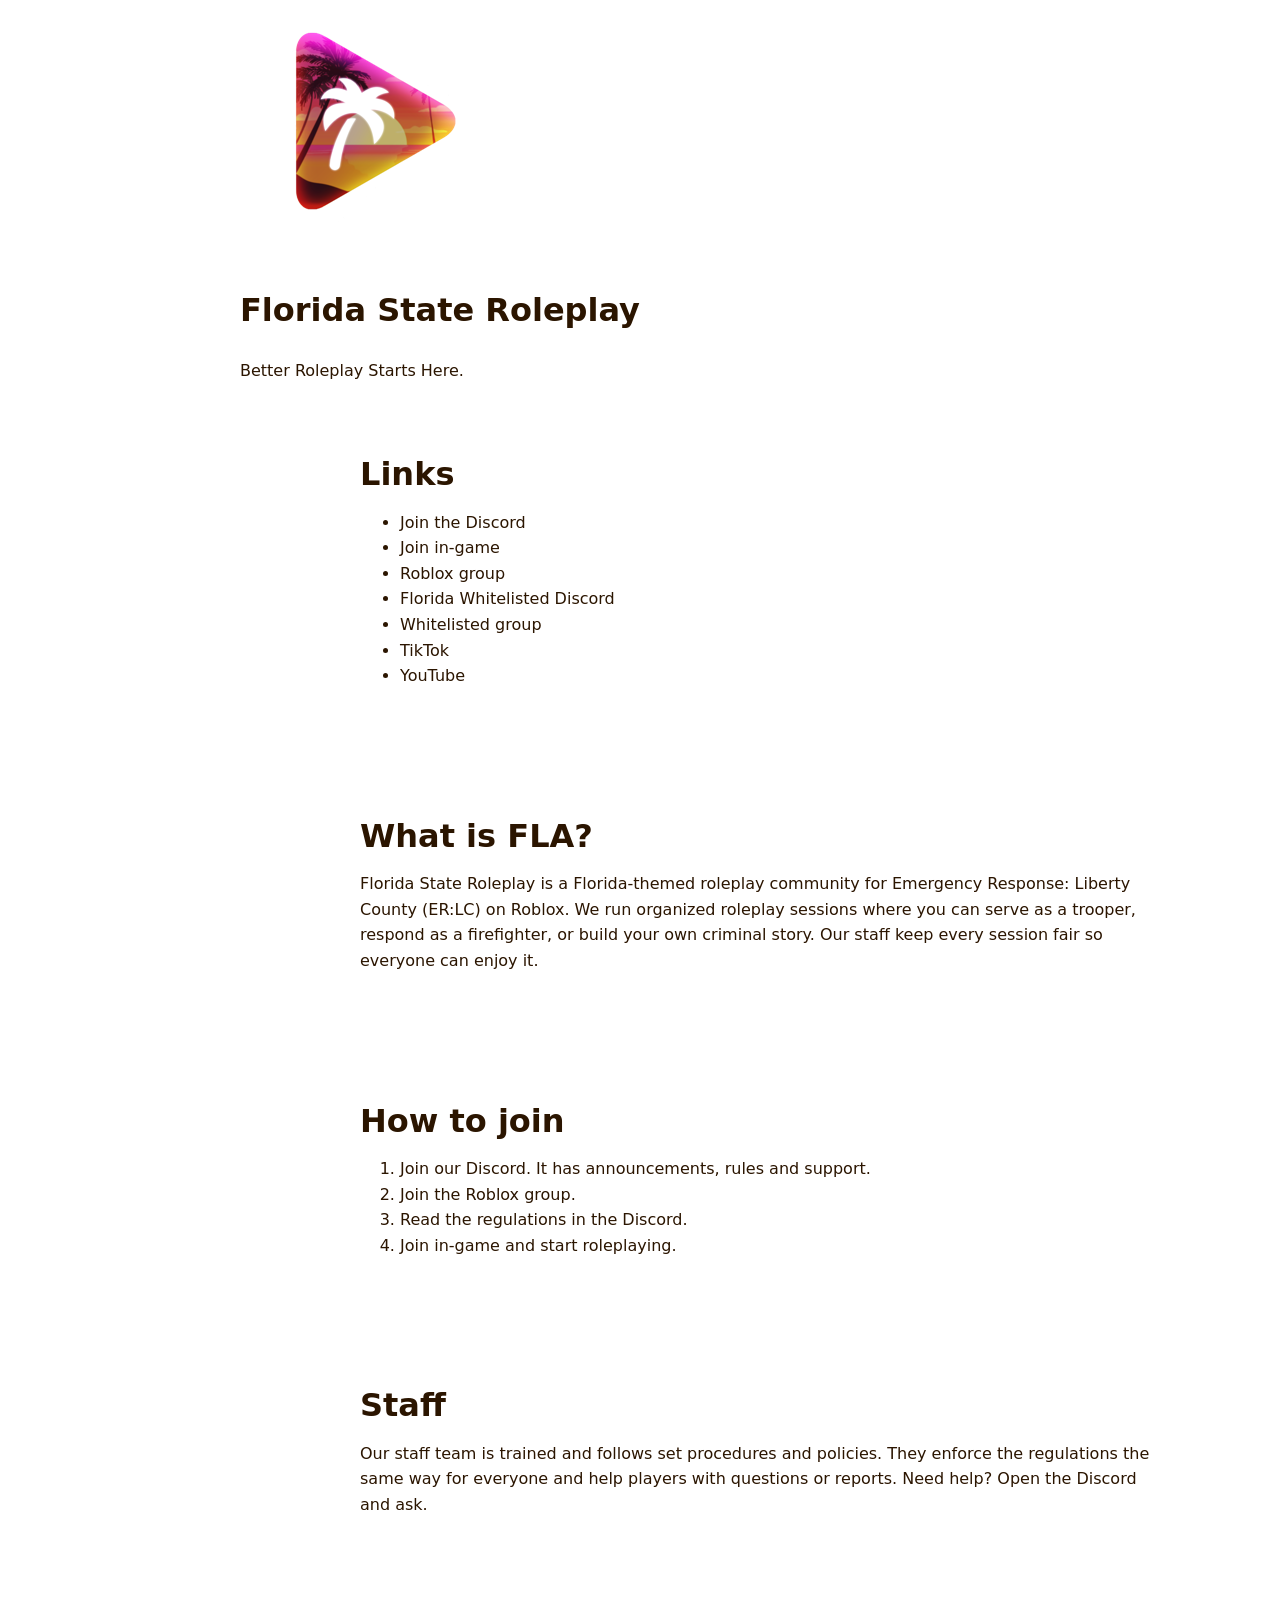
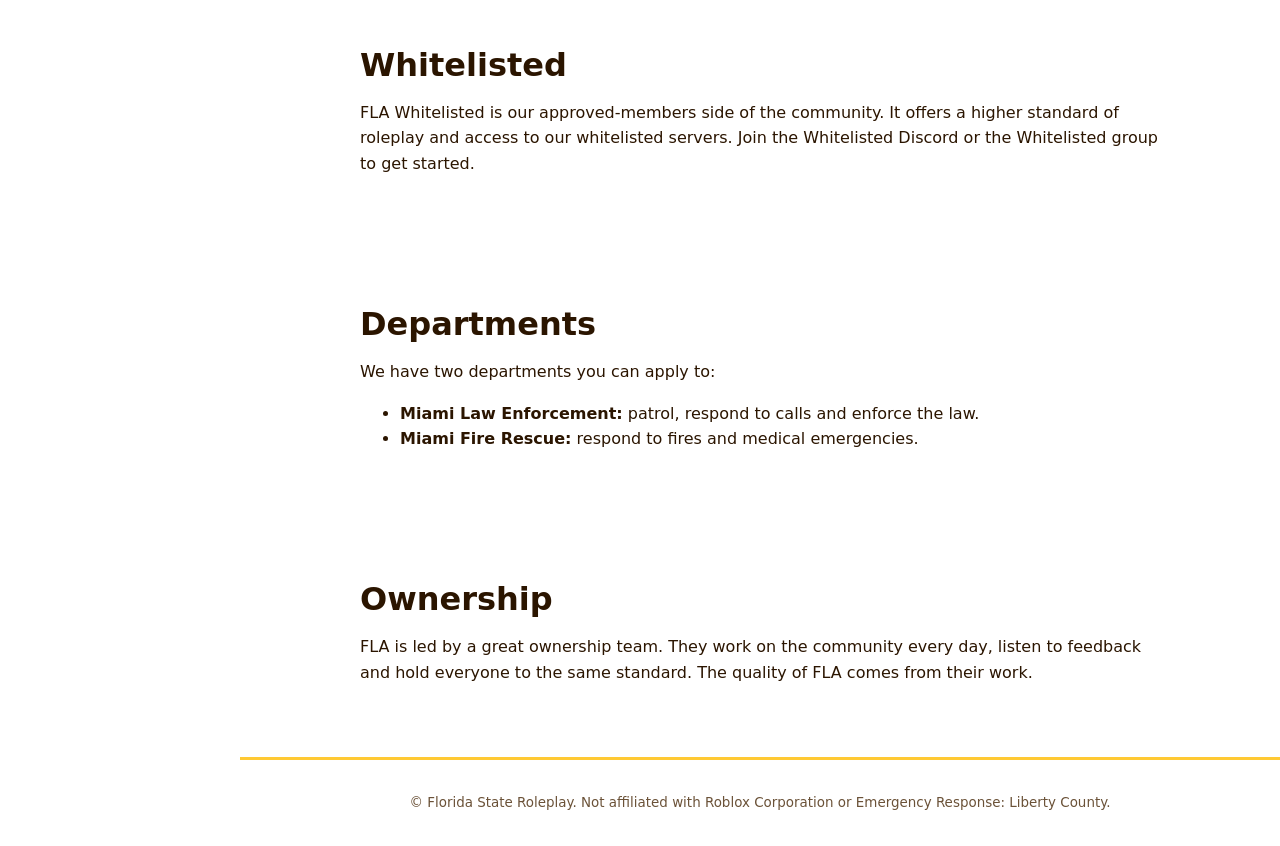
==== public/index.html @ cb74fd2d "Update index.html" ====
<!DOCTYPE html>
<html lang="en">
<head>
<meta charset="utf-8">
<meta name="viewport" content="width=device-width, initial-scale=1, viewport-fit=cover">
<title>Florida State Roleplay | FLA</title>
<link rel="icon" href="data:,">
<link rel="stylesheet" href="style.css">
</head>
<body>
<main>

<header>
  <img class="logo" data-img="fla" alt="FLA logo">
  <h1>Florida State Roleplay</h1>
  <p class="tagline">Better Roleplay Starts Here.</p>
</header>

<section>
  <h2>Links</h2>
  <ul class="links">
    <li><a href="https://discord.gg/fla" target="_blank" rel="noopener">Join the Discord</a></li>
    <li><a href="https://erlc.gg/join/FLA" target="_blank" rel="noopener">Join in-game</a></li>
    <li><a href="https://www.roblox.com/communities/1003827405/FLA-Florida-State-RP" target="_blank" rel="noopener">Roblox group</a></li>
    <li><a href="https://discord.gg/Yn9hNuqPg7" target="_blank" rel="noopener">Florida Whitelisted Discord</a></li>
    <li><a href="https://www.roblox.com/communities/426830372/FLA-Whitelisted" target="_blank" rel="noopener">Whitelisted group</a></li>
    <li><a href="https://tiktok.com/@yz.peezo" target="_blank" rel="noopener">TikTok</a></li>
    <li><a href="https://www.youtube.com/channel/UCi4n0w_L0goA0u0T6j22Cig" target="_blank" rel="noopener">YouTube</a></li>
  </ul>
</section>

<section>
  <h2>What is FLA?</h2>
  <p>Florida State Roleplay is a Florida-themed roleplay community for Emergency Response: Liberty County (ER:LC) on Roblox. We run organized roleplay sessions where you can serve as a trooper, respond as a firefighter, or build your own criminal story. Our staff keep every session fair so everyone can enjoy it.</p>
</section>

<section>
  <h2>How to join</h2>
  <ol>
    <li>Join our <a href="https://discord.gg/fla" target="_blank" rel="noopener">Discord</a>. It has announcements, rules and support.</li>
    <li>Join the <a href="https://www.roblox.com/communities/1003827405/FLA-Florida-State-RP" target="_blank" rel="noopener">Roblox group</a>.</li>
    <li>Read the regulations in the Discord.</li>
    <li><a href="https://erlc.gg/join/FLA" target="_blank" rel="noopener">Join in-game</a> and start roleplaying.</li>
  </ol>
</section>

<section>
  <h2>Staff</h2>
  <p>Our staff team is trained and follows set procedures and policies. They enforce the regulations the same way for everyone and help players with questions or reports. Need help? Open the Discord and ask.</p>
</section>

<section>
  <h2>Whitelisted</h2>
  <p>FLA Whitelisted is our approved-members side of the community. It offers a higher standard of roleplay and access to our whitelisted servers. Join the <a href="https://discord.gg/Yn9hNuqPg7" target="_blank" rel="noopener">Whitelisted Discord</a> or the <a href="https://www.roblox.com/communities/426830372/FLA-Whitelisted" target="_blank" rel="noopener">Whitelisted group</a> to get started.</p>
</section>

<section>
  <h2>Departments</h2>
  <p>We have two departments you can apply to:</p>
  <ul>
    <li><b>Miami Law Enforcement:</b> patrol, respond to calls and enforce the law.</li>
    <li><b>Miami Fire Rescue:</b> respond to fires and medical emergencies.</li>
  </ul>
</section>

<section>
  <h2>Ownership</h2>
  <p>FLA is led by a great ownership team. They work on the community every day, listen to feedback and hold everyone to the same standard. The quality of FLA comes from their work.</p>
</section>

<footer>
  <p>© Florida State Roleplay. Not affiliated with Roblox Corporation or Emergency Response: Liberty County.</p>
</footer>

</main>
<script src="images.js"></script>
<script src="script.js"></script>
</body>
</html>
---- public/style.css ----
:root{
  --orange:#f26a0a;--orange-d:#c9540a;--yellow:#ffc933;--yellow-l:#fff3c4;
  --white:#fff;--cream:#fffaf0;--text:#2b1500;--muted:#6b5238;--line:#ffe2b0;
  --side:240px;color-scheme:light;
}
*,*::before,*::after{box-sizing:border-box}
html{scroll-behavior:smooth;scroll-padding-top:72px}
body{margin:0;background:var(--white);color:var(--text);font-family:system-ui,-apple-system,"Segoe UI",Roboto,sans-serif;line-height:1.6}
a{color:inherit;text-decoration:none}
img{max-width:100%}

/* Sidebar */
.side{position:fixed;inset:0 auto 0 0;width:var(--side);background:var(--white);border-right:3px solid var(--yellow);display:flex;flex-direction:column;padding:calc(18px + env(safe-area-inset-top,0px)) 12px calc(18px + env(safe-area-inset-bottom,0px));z-index:30;overflow-y:auto;transition:transform .25s ease}
.side-head{display:flex;align-items:center;gap:10px;padding:2px 8px 14px;border-bottom:1px solid var(--line);margin-bottom:6px}
.side-head img{width:42px;height:42px;object-fit:contain}
.side-head strong{display:block;line-height:1.2;font-size:.95rem}
.side-head small{color:var(--muted);font-size:.72rem}
.nav-label{margin:14px 10px 4px;font-size:.68rem;font-weight:800;letter-spacing:.12em;text-transform:uppercase;color:var(--orange)}
.side nav a{display:block;padding:8px 12px;border-radius:8px;font-size:.92rem;font-weight:600;color:var(--muted);border-left:4px solid transparent}
.side nav a:hover{background:var(--yellow-l);color:var(--text)}
.side nav a.active{background:var(--yellow-l);color:var(--orange-d);border-left-color:var(--orange)}
.side-cta{margin-top:auto;text-align:center;background:var(--orange);color:#fff;font-weight:800;padding:12px;border-radius:10px}
.side-cta:hover{background:var(--orange-d)}

.topbar,.scrim{display:none}

/* Layout */
main{margin-left:var(--side)}
section{padding:56px 40px;max-width:880px;margin:0 auto}
section.hero,section.tint,section.cta{max-width:none}
.tint>*{max-width:800px;margin-left:auto;margin-right:auto}
.tint{background:var(--cream);border-block:1px solid var(--line)}
.eyebrow{display:inline-block;font-size:.74rem;font-weight:800;letter-spacing:.12em;text-transform:uppercase;color:var(--orange-d);background:var(--yellow-l);padding:3px 10px;border-radius:99px;margin-bottom:10px}
h2{font-size:clamp(1.5rem,3.5vw,2rem);line-height:1.2;margin:0 0 10px}
h3{margin:0;font-size:1.02rem}
.lead{color:var(--muted);font-size:1.02rem;margin:0 0 20px;max-width:640px}

/* Hero */
.hero{background:linear-gradient(160deg,var(--yellow),#ffa91f 55%,var(--orange));text-align:center;padding:84px 28px 92px}
.tag{display:inline-block;font-size:.76rem;font-weight:800;letter-spacing:.12em;text-transform:uppercase;background:#fff;color:var(--orange-d);padding:4px 12px;border-radius:99px;margin-bottom:14px}
.hero h1{font-size:clamp(2.1rem,6vw,3.5rem);line-height:1.08;margin:0 0 12px;font-weight:900}
.hero p{max-width:560px;margin:0 auto 24px;font-size:1.08rem}

/* Buttons */
.btns{display:flex;gap:10px;justify-content:center;flex-wrap:wrap}
.btns.left{justify-content:flex-start}
.btn{display:inline-block;padding:13px 26px;border-radius:10px;font-weight:800;font-size:1rem;transition:transform .15s}
.btn:hover{transform:translateY(-2px)}
.btn.sm{padding:10px 18px;font-size:.92rem}
.btn.solid{background:var(--orange);color:#fff}
.hero .btn.solid{background:#fff;color:var(--orange-d)}
.btn.ghost{border:2px solid var(--text)}
.btn.outline{border:2px solid var(--orange);color:var(--orange-d)}
.btn.white{background:#fff;color:var(--orange-d)}

/* Steps */
.steps{list-style:none;margin:0;padding:0;display:grid;gap:12px}
.steps li{display:flex;gap:14px;align-items:flex-start;background:var(--white);border:1px solid var(--line);border-radius:12px;padding:14px 16px}
.steps b{flex:none;width:30px;height:30px;border-radius:50%;background:var(--orange);color:#fff;display:flex;align-items:center;justify-content:center;font-size:.9rem}
.steps p{margin:2px 0 0;color:var(--muted);font-size:.92rem}

/* Lists / cards */
.list{margin:0 0 20px;padding:0;list-style:none;display:grid;gap:8px}
.list li{padding:12px 16px;border-left:4px solid var(--yellow);background:var(--cream);border-radius:0 10px 10px 0;color:var(--muted)}
.list b{color:var(--text)}
.grid{display:grid;grid-template-columns:repeat(auto-fit,minmax(250px,1fr));gap:14px}
.card{display:flex;gap:14px;align-items:center;border:1px solid var(--line);border-top:4px solid var(--yellow);border-radius:12px;padding:16px}
.card p{margin:2px 0 0;color:var(--muted);font-size:.9rem}
.split{display:flex;gap:22px;align-items:center}
.mark{width:96px;height:96px;object-fit:contain;flex:none}
.mark.sm{width:56px;height:56px}

/* CTA + footer */
.cta{background:var(--orange);color:#fff;text-align:center;padding:52px 24px}
.cta h2{color:#fff}.cta p{margin:0 0 20px}
footer{text-align:center;padding:28px 20px calc(28px + env(safe-area-inset-bottom,0px));color:var(--muted);font-size:.84rem;border-top:3px solid var(--yellow)}
footer p{margin:4px 0}.quote{font-style:italic}

/* Mobile */
@media (max-width:860px){
  main{margin-left:0;padding-top:calc(56px + env(safe-area-inset-top,0px))}
  .topbar{display:flex;position:fixed;top:0;left:0;right:0;z-index:20;align-items:center;justify-content:space-between;gap:10px;background:var(--white);border-bottom:3px solid var(--yellow);padding:calc(8px + env(safe-area-inset-top,0px)) 14px 8px}
  .burger{border:0;background:var(--yellow-l);color:var(--orange-d);font-weight:800;font-size:.9rem;padding:9px 14px;border-radius:8px;cursor:pointer}
  .brand{display:flex;align-items:center;gap:8px;font-weight:800;letter-spacing:.05em}
  .brand img{width:30px;height:30px;object-fit:contain}
  .pill{background:var(--orange);color:#fff;font-weight:800;font-size:.85rem;padding:9px 14px;border-radius:8px}
  .side{transform:translateX(-100%)}
  .side.open{transform:none;box-shadow:6px 0 30px rgba(43,21,0,.3)}
  .scrim.show{display:block;position:fixed;inset:0;background:rgba(43,21,0,.45);z-index:25}
  section{padding:40px 20px}
  .hero{padding:52px 20px 60px}
  .split{flex-direction:column;text-align:center}
  .btns.left{justify-content:center}
}
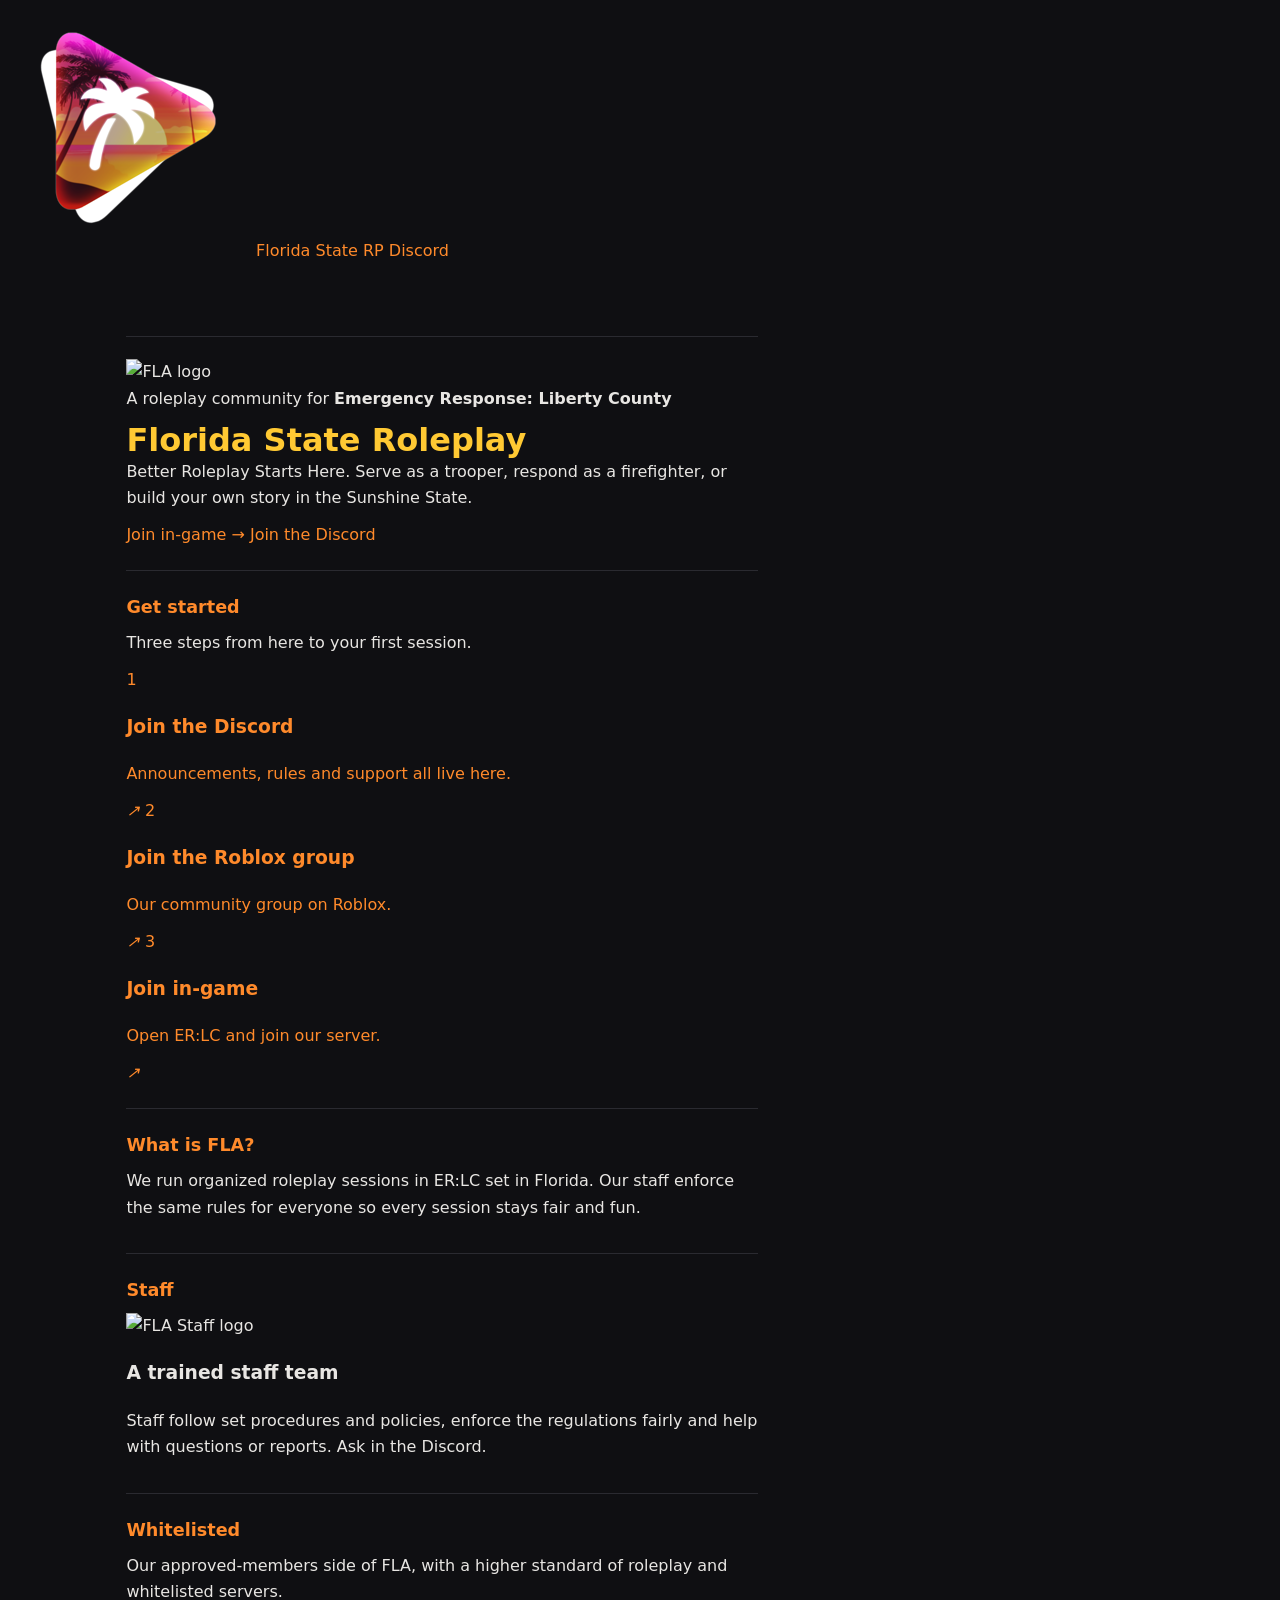
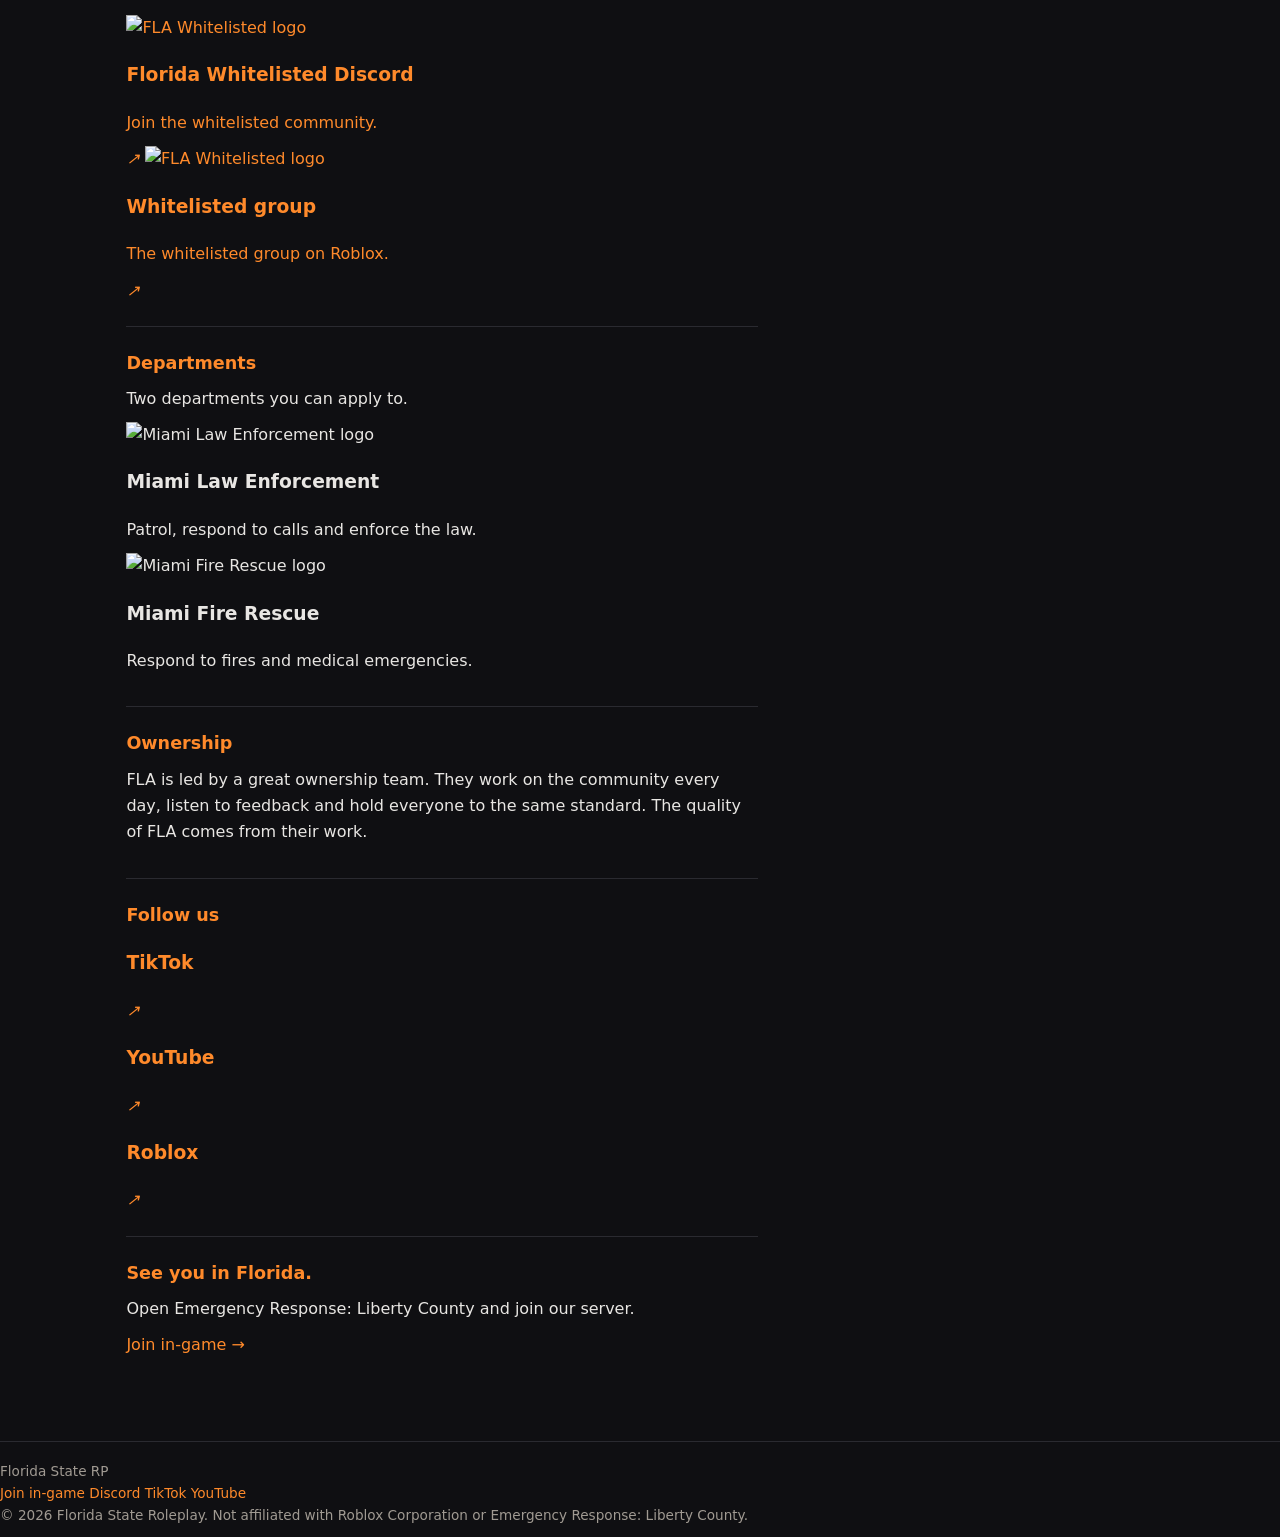
==== commit 6c0d7ac6: "Update index.html" ====
--- a/public/index.html
+++ b/public/index.html
@@ -8,71 +8,109 @@
 <link rel="stylesheet" href="style.css">
 </head>
 <body>
-<main>
+<div class="page">
 
-<header>
-  <img class="logo" data-img="fla" alt="FLA logo">
-  <h1>Florida State Roleplay</h1>
-  <p class="tagline">Better Roleplay Starts Here.</p>
+<header class="bar">
+  <a class="brand" href="#top"><img data-img="fla" alt="">Florida State RP</a>
+  <a class="chip" href="https://discord.gg/fla" target="_blank" rel="noopener">Discord</a>
 </header>
 
+<main id="top">
+
+<section class="hero">
+  <img class="hero-logo" data-img="fla" alt="FLA logo">
+  <p class="kicker">A roleplay community for <b>Emergency Response: Liberty County</b></p>
+  <h1>Florida State Roleplay</h1>
+  <p class="sub">Better Roleplay Starts Here. Serve as a trooper, respond as a firefighter, or build your own story in the Sunshine State.</p>
+  <a class="btn primary" href="https://erlc.gg/join/FLA" target="_blank" rel="noopener">Join in-game <span>→</span></a>
+  <a class="btn outline" href="https://discord.gg/fla" target="_blank" rel="noopener">Join the Discord</a>
+</section>
+
 <section>
-  <h2>Links</h2>
-  <ul class="links">
-    <li><a href="https://discord.gg/fla" target="_blank" rel="noopener">Join the Discord</a></li>
-    <li><a href="https://erlc.gg/join/FLA" target="_blank" rel="noopener">Join in-game</a></li>
-    <li><a href="https://www.roblox.com/communities/1003827405/FLA-Florida-State-RP" target="_blank" rel="noopener">Roblox group</a></li>
-    <li><a href="https://discord.gg/Yn9hNuqPg7" target="_blank" rel="noopener">Florida Whitelisted Discord</a></li>
-    <li><a href="https://www.roblox.com/communities/426830372/FLA-Whitelisted" target="_blank" rel="noopener">Whitelisted group</a></li>
-    <li><a href="https://tiktok.com/@yz.peezo" target="_blank" rel="noopener">TikTok</a></li>
-    <li><a href="https://www.youtube.com/channel/UCi4n0w_L0goA0u0T6j22Cig" target="_blank" rel="noopener">YouTube</a></li>
-  </ul>
+  <h2>Get started</h2>
+  <p class="lead">Three steps from here to your first session.</p>
+  <a class="card link" href="https://discord.gg/fla" target="_blank" rel="noopener">
+    <span class="ico">1</span><h3>Join the Discord</h3><p>Announcements, rules and support all live here.</p><i>↗</i>
+  </a>
+  <a class="card link" href="https://www.roblox.com/communities/1003827405/FLA-Florida-State-RP" target="_blank" rel="noopener">
+    <span class="ico">2</span><h3>Join the Roblox group</h3><p>Our community group on Roblox.</p><i>↗</i>
+  </a>
+  <a class="card link" href="https://erlc.gg/join/FLA" target="_blank" rel="noopener">
+    <span class="ico">3</span><h3>Join in-game</h3><p>Open ER:LC and join our server.</p><i>↗</i>
+  </a>
 </section>
 
 <section>
   <h2>What is FLA?</h2>
-  <p>Florida State Roleplay is a Florida-themed roleplay community for Emergency Response: Liberty County (ER:LC) on Roblox. We run organized roleplay sessions where you can serve as a trooper, respond as a firefighter, or build your own criminal story. Our staff keep every session fair so everyone can enjoy it.</p>
-</section>
-
-<section>
-  <h2>How to join</h2>
-  <ol>
-    <li>Join our <a href="https://discord.gg/fla" target="_blank" rel="noopener">Discord</a>. It has announcements, rules and support.</li>
-    <li>Join the <a href="https://www.roblox.com/communities/1003827405/FLA-Florida-State-RP" target="_blank" rel="noopener">Roblox group</a>.</li>
-    <li>Read the regulations in the Discord.</li>
-    <li><a href="https://erlc.gg/join/FLA" target="_blank" rel="noopener">Join in-game</a> and start roleplaying.</li>
-  </ol>
+  <p class="lead">We run organized roleplay sessions in ER:LC set in Florida. Our staff enforce the same rules for everyone so every session stays fair and fun.</p>
 </section>
 
 <section>
   <h2>Staff</h2>
-  <p>Our staff team is trained and follows set procedures and policies. They enforce the regulations the same way for everyone and help players with questions or reports. Need help? Open the Discord and ask.</p>
+  <div class="card row">
+    <img class="mark" data-img="staff" alt="FLA Staff logo">
+    <div><h3>A trained staff team</h3><p>Staff follow set procedures and policies, enforce the regulations fairly and help with questions or reports. Ask in the Discord.</p></div>
+  </div>
 </section>
 
 <section>
   <h2>Whitelisted</h2>
-  <p>FLA Whitelisted is our approved-members side of the community. It offers a higher standard of roleplay and access to our whitelisted servers. Join the <a href="https://discord.gg/Yn9hNuqPg7" target="_blank" rel="noopener">Whitelisted Discord</a> or the <a href="https://www.roblox.com/communities/426830372/FLA-Whitelisted" target="_blank" rel="noopener">Whitelisted group</a> to get started.</p>
+  <p class="lead">Our approved-members side of FLA, with a higher standard of roleplay and whitelisted servers.</p>
+  <a class="card row link" href="https://discord.gg/Yn9hNuqPg7" target="_blank" rel="noopener">
+    <img class="mark" data-img="wl" alt="FLA Whitelisted logo">
+    <div><h3>Florida Whitelisted Discord</h3><p>Join the whitelisted community.</p></div><i>↗</i>
+  </a>
+  <a class="card row link" href="https://www.roblox.com/communities/426830372/FLA-Whitelisted" target="_blank" rel="noopener">
+    <img class="mark" data-img="wl" alt="FLA Whitelisted logo">
+    <div><h3>Whitelisted group</h3><p>The whitelisted group on Roblox.</p></div><i>↗</i>
+  </a>
 </section>
 
 <section>
   <h2>Departments</h2>
-  <p>We have two departments you can apply to:</p>
-  <ul>
-    <li><b>Miami Law Enforcement:</b> patrol, respond to calls and enforce the law.</li>
-    <li><b>Miami Fire Rescue:</b> respond to fires and medical emergencies.</li>
-  </ul>
+  <p class="lead">Two departments you can apply to.</p>
+  <div class="card row">
+    <img class="mark" data-img="mle" alt="Miami Law Enforcement logo">
+    <div><h3>Miami Law Enforcement</h3><p>Patrol, respond to calls and enforce the law.</p></div>
+  </div>
+  <div class="card row">
+    <img class="mark" data-img="mfr" alt="Miami Fire Rescue logo">
+    <div><h3>Miami Fire Rescue</h3><p>Respond to fires and medical emergencies.</p></div>
+  </div>
 </section>
 
 <section>
   <h2>Ownership</h2>
-  <p>FLA is led by a great ownership team. They work on the community every day, listen to feedback and hold everyone to the same standard. The quality of FLA comes from their work.</p>
+  <p class="lead">FLA is led by a great ownership team. They work on the community every day, listen to feedback and hold everyone to the same standard. The quality of FLA comes from their work.</p>
 </section>
 
+<section>
+  <h2>Follow us</h2>
+  <a class="card link slim" href="https://tiktok.com/@yz.peezo" target="_blank" rel="noopener"><h3>TikTok</h3><i>↗</i></a>
+  <a class="card link slim" href="https://www.youtube.com/channel/UCi4n0w_L0goA0u0T6j22Cig" target="_blank" rel="noopener"><h3>YouTube</h3><i>↗</i></a>
+  <a class="card link slim" href="https://www.roblox.com/communities/1003827405/FLA-Florida-State-RP" target="_blank" rel="noopener"><h3>Roblox</h3><i>↗</i></a>
+</section>
+
+<section class="cta">
+  <h2>See you in Florida.</h2>
+  <p>Open Emergency Response: Liberty County and join our server.</p>
+  <a class="btn dark" href="https://erlc.gg/join/FLA" target="_blank" rel="noopener">Join in-game <span>→</span></a>
+</section>
+
+</main>
+
 <footer>
-  <p>© Florida State Roleplay. Not affiliated with Roblox Corporation or Emergency Response: Liberty County.</p>
+  <div class="brand"><img data-img="fla" alt="">Florida State RP</div>
+  <nav>
+    <a href="https://erlc.gg/join/FLA" target="_blank" rel="noopener">Join in-game</a>
+    <a href="https://discord.gg/fla" target="_blank" rel="noopener">Discord</a>
+    <a href="https://tiktok.com/@yz.peezo" target="_blank" rel="noopener">TikTok</a>
+    <a href="https://www.youtube.com/channel/UCi4n0w_L0goA0u0T6j22Cig" target="_blank" rel="noopener">YouTube</a>
+  </nav>
+  <p>© 2026 Florida State Roleplay. Not affiliated with Roblox Corporation or Emergency Response: Liberty County.</p>
 </footer>
 
-</main>
+</div>
 <script src="images.js"></script>
 <script src="script.js"></script>
 </body>
--- a/public/style.css
+++ b/public/style.css
@@ -1,94 +1,30 @@
 :root{
-  --orange:#f26a0a;--orange-d:#c9540a;--yellow:#ffc933;--yellow-l:#fff3c4;
-  --white:#fff;--cream:#fffaf0;--text:#2b1500;--muted:#6b5238;--line:#ffe2b0;
-  --side:240px;color-scheme:light;
+  --bg:#0f0f12;--text:#e8e6e3;--muted:#a09a92;--line:#2a2a30;
+  --orange:#ff8a2b;--yellow:#ffc933;color-scheme:dark;
 }
 *,*::before,*::after{box-sizing:border-box}
-html{scroll-behavior:smooth;scroll-padding-top:72px}
-body{margin:0;background:var(--white);color:var(--text);font-family:system-ui,-apple-system,"Segoe UI",Roboto,sans-serif;line-height:1.6}
-a{color:inherit;text-decoration:none}
-img{max-width:100%}
+html{scroll-behavior:smooth}
+body{margin:0;background:var(--bg);color:var(--text);font-family:system-ui,-apple-system,"Segoe UI",Roboto,sans-serif;line-height:1.65;
+  padding:env(safe-area-inset-top,0px) 0 env(safe-area-inset-bottom,0px)}
+main{max-width:680px;margin:0 auto 0 0;padding:40px 24px 60px}
+@media (min-width:900px){main{margin-left:8vw}}
 
-/* Sidebar */
-.side{position:fixed;inset:0 auto 0 0;width:var(--side);background:var(--white);border-right:3px solid var(--yellow);display:flex;flex-direction:column;padding:calc(18px + env(safe-area-inset-top,0px)) 12px calc(18px + env(safe-area-inset-bottom,0px));z-index:30;overflow-y:auto;transition:transform .25s ease}
-.side-head{display:flex;align-items:center;gap:10px;padding:2px 8px 14px;border-bottom:1px solid var(--line);margin-bottom:6px}
-.side-head img{width:42px;height:42px;object-fit:contain}
-.side-head strong{display:block;line-height:1.2;font-size:.95rem}
-.side-head small{color:var(--muted);font-size:.72rem}
-.nav-label{margin:14px 10px 4px;font-size:.68rem;font-weight:800;letter-spacing:.12em;text-transform:uppercase;color:var(--orange)}
-.side nav a{display:block;padding:8px 12px;border-radius:8px;font-size:.92rem;font-weight:600;color:var(--muted);border-left:4px solid transparent}
-.side nav a:hover{background:var(--yellow-l);color:var(--text)}
-.side nav a.active{background:var(--yellow-l);color:var(--orange-d);border-left-color:var(--orange)}
-.side-cta{margin-top:auto;text-align:center;background:var(--orange);color:#fff;font-weight:800;padding:12px;border-radius:10px}
-.side-cta:hover{background:var(--orange-d)}
+header{margin-bottom:32px}
+.logo{width:56px;height:56px;object-fit:contain;display:block;margin-bottom:12px}
+h1{margin:0;font-size:2rem;line-height:1.15;color:var(--yellow)}
+.tagline{margin:4px 0 0;color:var(--muted)}
 
-.topbar,.scrim{display:none}
+section{padding:22px 0;border-top:1px solid var(--line)}
+h2{margin:0 0 8px;font-size:1.1rem;color:var(--orange)}
+p{margin:0 0 10px}
+ul,ol{margin:0;padding-left:20px}
+li{margin:4px 0}
+b{color:var(--text)}
 
-/* Layout */
-main{margin-left:var(--side)}
-section{padding:56px 40px;max-width:880px;margin:0 auto}
-section.hero,section.tint,section.cta{max-width:none}
-.tint>*{max-width:800px;margin-left:auto;margin-right:auto}
-.tint{background:var(--cream);border-block:1px solid var(--line)}
-.eyebrow{display:inline-block;font-size:.74rem;font-weight:800;letter-spacing:.12em;text-transform:uppercase;color:var(--orange-d);background:var(--yellow-l);padding:3px 10px;border-radius:99px;margin-bottom:10px}
-h2{font-size:clamp(1.5rem,3.5vw,2rem);line-height:1.2;margin:0 0 10px}
-h3{margin:0;font-size:1.02rem}
-.lead{color:var(--muted);font-size:1.02rem;margin:0 0 20px;max-width:640px}
+a{color:var(--orange);text-decoration:none}
+a:hover{text-decoration:underline;color:var(--yellow)}
+.links{list-style:none;padding:0}
+.links li{margin:6px 0}
+.links a{font-weight:600}
 
-/* Hero */
-.hero{background:linear-gradient(160deg,var(--yellow),#ffa91f 55%,var(--orange));text-align:center;padding:84px 28px 92px}
-.tag{display:inline-block;font-size:.76rem;font-weight:800;letter-spacing:.12em;text-transform:uppercase;background:#fff;color:var(--orange-d);padding:4px 12px;border-radius:99px;margin-bottom:14px}
-.hero h1{font-size:clamp(2.1rem,6vw,3.5rem);line-height:1.08;margin:0 0 12px;font-weight:900}
-.hero p{max-width:560px;margin:0 auto 24px;font-size:1.08rem}
-
-/* Buttons */
-.btns{display:flex;gap:10px;justify-content:center;flex-wrap:wrap}
-.btns.left{justify-content:flex-start}
-.btn{display:inline-block;padding:13px 26px;border-radius:10px;font-weight:800;font-size:1rem;transition:transform .15s}
-.btn:hover{transform:translateY(-2px)}
-.btn.sm{padding:10px 18px;font-size:.92rem}
-.btn.solid{background:var(--orange);color:#fff}
-.hero .btn.solid{background:#fff;color:var(--orange-d)}
-.btn.ghost{border:2px solid var(--text)}
-.btn.outline{border:2px solid var(--orange);color:var(--orange-d)}
-.btn.white{background:#fff;color:var(--orange-d)}
-
-/* Steps */
-.steps{list-style:none;margin:0;padding:0;display:grid;gap:12px}
-.steps li{display:flex;gap:14px;align-items:flex-start;background:var(--white);border:1px solid var(--line);border-radius:12px;padding:14px 16px}
-.steps b{flex:none;width:30px;height:30px;border-radius:50%;background:var(--orange);color:#fff;display:flex;align-items:center;justify-content:center;font-size:.9rem}
-.steps p{margin:2px 0 0;color:var(--muted);font-size:.92rem}
-
-/* Lists / cards */
-.list{margin:0 0 20px;padding:0;list-style:none;display:grid;gap:8px}
-.list li{padding:12px 16px;border-left:4px solid var(--yellow);background:var(--cream);border-radius:0 10px 10px 0;color:var(--muted)}
-.list b{color:var(--text)}
-.grid{display:grid;grid-template-columns:repeat(auto-fit,minmax(250px,1fr));gap:14px}
-.card{display:flex;gap:14px;align-items:center;border:1px solid var(--line);border-top:4px solid var(--yellow);border-radius:12px;padding:16px}
-.card p{margin:2px 0 0;color:var(--muted);font-size:.9rem}
-.split{display:flex;gap:22px;align-items:center}
-.mark{width:96px;height:96px;object-fit:contain;flex:none}
-.mark.sm{width:56px;height:56px}
-
-/* CTA + footer */
-.cta{background:var(--orange);color:#fff;text-align:center;padding:52px 24px}
-.cta h2{color:#fff}.cta p{margin:0 0 20px}
-footer{text-align:center;padding:28px 20px calc(28px + env(safe-area-inset-bottom,0px));color:var(--muted);font-size:.84rem;border-top:3px solid var(--yellow)}
-footer p{margin:4px 0}.quote{font-style:italic}
-
-/* Mobile */
-@media (max-width:860px){
-  main{margin-left:0;padding-top:calc(56px + env(safe-area-inset-top,0px))}
-  .topbar{display:flex;position:fixed;top:0;left:0;right:0;z-index:20;align-items:center;justify-content:space-between;gap:10px;background:var(--white);border-bottom:3px solid var(--yellow);padding:calc(8px + env(safe-area-inset-top,0px)) 14px 8px}
-  .burger{border:0;background:var(--yellow-l);color:var(--orange-d);font-weight:800;font-size:.9rem;padding:9px 14px;border-radius:8px;cursor:pointer}
-  .brand{display:flex;align-items:center;gap:8px;font-weight:800;letter-spacing:.05em}
-  .brand img{width:30px;height:30px;object-fit:contain}
-  .pill{background:var(--orange);color:#fff;font-weight:800;font-size:.85rem;padding:9px 14px;border-radius:8px}
-  .side{transform:translateX(-100%)}
-  .side.open{transform:none;box-shadow:6px 0 30px rgba(43,21,0,.3)}
-  .scrim.show{display:block;position:fixed;inset:0;background:rgba(43,21,0,.45);z-index:25}
-  section{padding:40px 20px}
-  .hero{padding:52px 20px 60px}
-  .split{flex-direction:column;text-align:center}
-  .btns.left{justify-content:center}
-}
+footer{border-top:1px solid var(--line);padding-top:18px;color:var(--muted);font-size:.85rem}
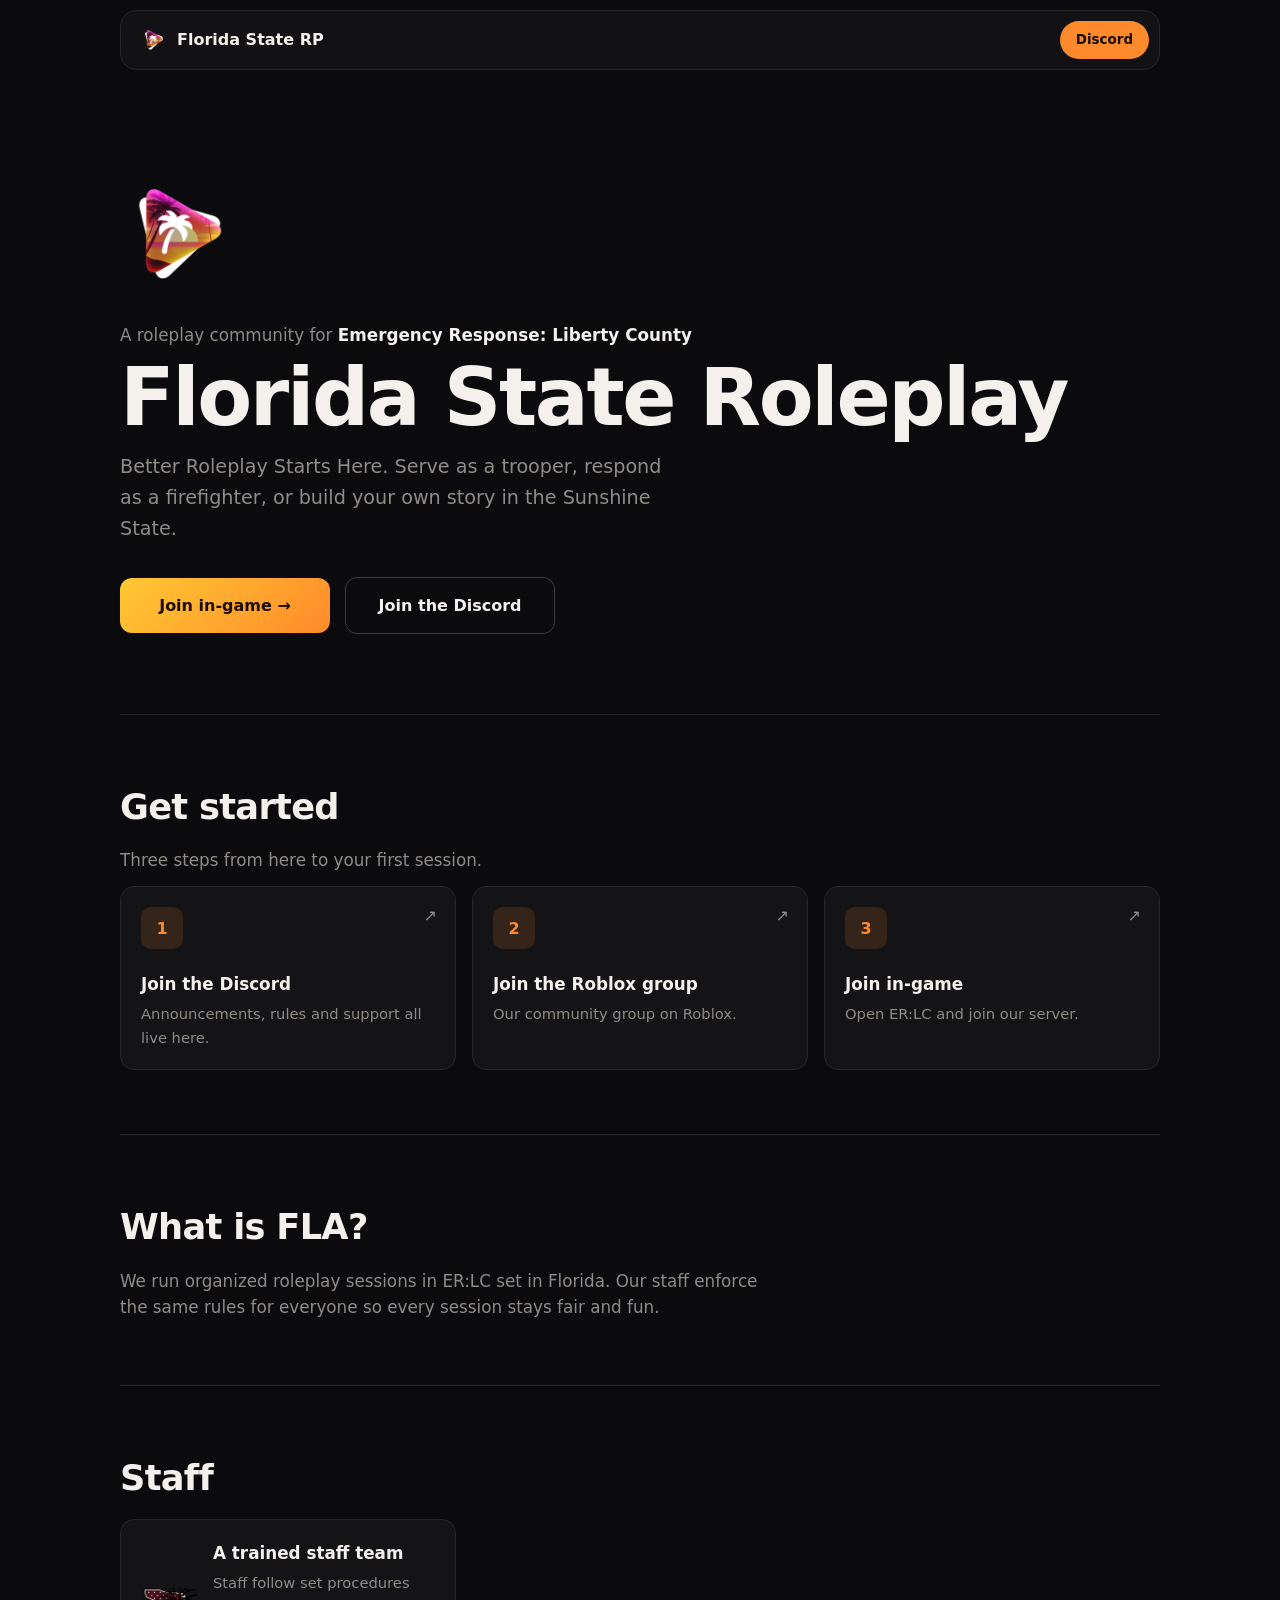
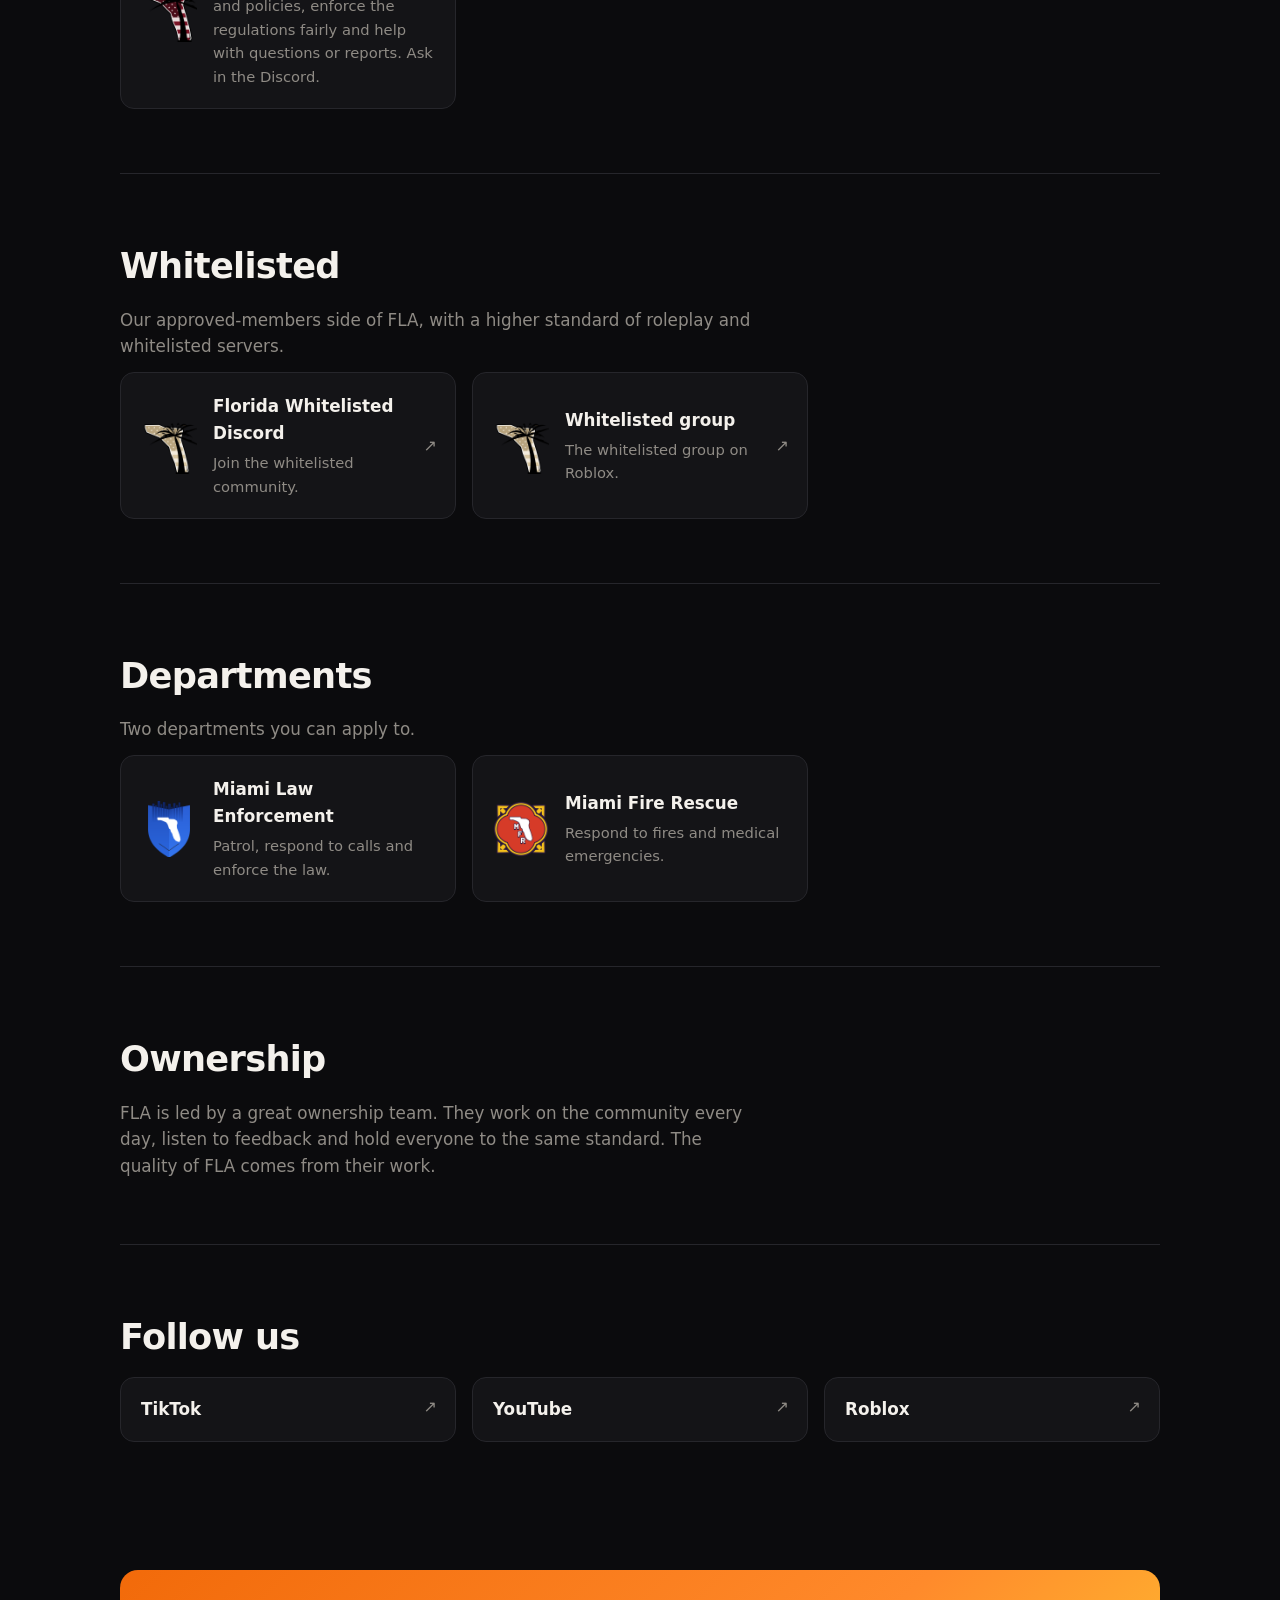
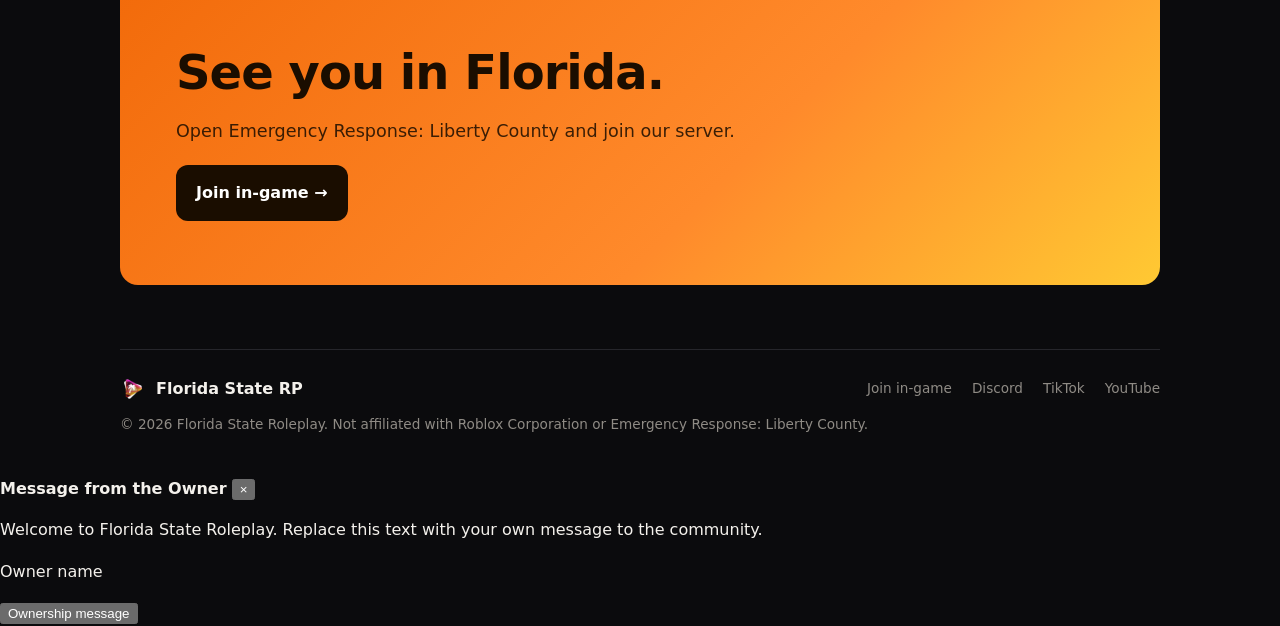
==== commit 83b83998: "Add ownership message section to index.html" ====
--- a/public/index.html
+++ b/public/index.html
@@ -109,8 +109,20 @@
   </nav>
   <p>© 2026 Florida State Roleplay. Not affiliated with Roblox Corporation or Emergency Response: Liberty County.</p>
 </footer>
+</div>
 
+<div class="msg" id="msg">
+  <div class="msg-panel" id="msgPanel" role="dialog" aria-label="Message from the owner" aria-hidden="true">
+    <div class="msg-head">
+      <strong>Message from the Owner</strong>
+      <button class="msg-close" id="msgClose" aria-label="Close">×</button>
+    </div>
+    <p>Welcome to Florida State Roleplay. Replace this text with your own message to the community.</p>
+    <p class="msg-sign">Owner name</p>
+  </div>
+  <button class="msg-bubble" id="msgBtn" aria-expanded="false" aria-controls="msgPanel">Ownership message</button>
 </div>
+  
 <script src="images.js"></script>
 <script src="script.js"></script>
 </body>
--- a/public/style.css
+++ b/public/style.css
@@ -1,30 +1,108 @@
 :root{
-  --bg:#0f0f12;--text:#e8e6e3;--muted:#a09a92;--line:#2a2a30;
-  --orange:#ff8a2b;--yellow:#ffc933;color-scheme:dark;
+  --bg:#0b0b0d;--card:#141417;--line:#26262b;--text:#f4f1ec;--muted:#8f8b85;
+  --orange:#ff8a2b;--orange-d:#f26a0a;--yellow:#ffc933;--ink:#1a0d00;
+  color-scheme:dark;
 }
 *,*::before,*::after{box-sizing:border-box}
 html{scroll-behavior:smooth}
-body{margin:0;background:var(--bg);color:var(--text);font-family:system-ui,-apple-system,"Segoe UI",Roboto,sans-serif;line-height:1.65;
-  padding:env(safe-area-inset-top,0px) 0 env(safe-area-inset-bottom,0px)}
-main{max-width:680px;margin:0 auto 0 0;padding:40px 24px 60px}
-@media (min-width:900px){main{margin-left:8vw}}
+body{margin:0;background:var(--bg);color:var(--text);font-family:system-ui,-apple-system,"Segoe UI",Roboto,sans-serif;line-height:1.6;-webkit-font-smoothing:antialiased}
+a{color:inherit;text-decoration:none}
+img{max-width:100%}
+[hidden]{display:none !important}
+.page{max-width:1120px;margin:0 auto;padding:0 16px}
 
-header{margin-bottom:32px}
-.logo{width:56px;height:56px;object-fit:contain;display:block;margin-bottom:12px}
-h1{margin:0;font-size:2rem;line-height:1.15;color:var(--yellow)}
-.tagline{margin:4px 0 0;color:var(--muted)}
+/* Top bar */
+.bar{position:sticky;top:calc(10px + env(safe-area-inset-top,0px));z-index:10;display:flex;align-items:center;justify-content:space-between;margin-top:calc(10px + env(safe-area-inset-top,0px));padding:8px 8px 8px 14px;background:rgba(20,20,23,.85);backdrop-filter:blur(10px);-webkit-backdrop-filter:blur(10px);border:1px solid var(--line);border-radius:14px}
+.brand{display:flex;align-items:center;gap:10px;font-weight:700;font-size:.92rem}
+.brand img{width:26px;height:26px;object-fit:contain}
+.chip{background:var(--orange);color:var(--ink);font-weight:800;font-size:.84rem;padding:8px 16px;border-radius:99px}
 
-section{padding:22px 0;border-top:1px solid var(--line)}
-h2{margin:0 0 8px;font-size:1.1rem;color:var(--orange)}
-p{margin:0 0 10px}
-ul,ol{margin:0;padding-left:20px}
-li{margin:4px 0}
-b{color:var(--text)}
+/* Hero */
+.hero{padding:44px 0 36px;border-top:0}
+.hero-logo{width:88px;height:88px;object-fit:contain;display:block;margin-bottom:22px}
+.kicker{margin:0 0 10px;color:var(--muted);font-size:.95rem}
+.kicker b{color:var(--text);font-weight:600}
+h1{margin:0 0 14px;font-size:clamp(2.6rem,9vw,4rem);line-height:1;letter-spacing:-.03em;font-weight:900}
+.sub{margin:0 0 26px;color:var(--muted);font-size:1.05rem;max-width:480px}
 
-a{color:var(--orange);text-decoration:none}
-a:hover{text-decoration:underline;color:var(--yellow)}
-.links{list-style:none;padding:0}
-.links li{margin:6px 0}
-.links a{font-weight:600}
+/* Buttons */
+.btn{display:block;text-align:center;padding:15px 20px;border-radius:12px;font-weight:700;font-size:1rem;margin-bottom:10px;transition:transform .15s,filter .15s}
+.btn:hover{transform:translateY(-1px);filter:brightness(1.08)}
+.btn.primary{background:linear-gradient(135deg,var(--yellow),var(--orange));color:var(--ink)}
+.btn.outline{border:1px solid #3a3a41;background:transparent}
+.btn.dark{display:inline-block;background:var(--ink);color:#fff;margin:6px 0 0}
+@media (min-width:640px){.hero .btn{display:inline-block;margin-right:8px}}
 
-footer{border-top:1px solid var(--line);padding-top:18px;color:var(--muted);font-size:.85rem}
+/* Sections */
+section{padding:34px 0;border-top:1px solid var(--line)}
+h2{margin:0 0 6px;font-size:1.7rem;letter-spacing:-.02em;font-weight:800}
+.lead{margin:0 0 18px;color:var(--muted);max-width:560px}
+h3{margin:0;font-size:1.05rem;font-weight:700}
+
+/* Cards */
+.card{position:relative;display:block;background:var(--card);border:1px solid var(--line);border-radius:14px;padding:20px;margin-bottom:12px}
+.card p{margin:4px 0 0;color:var(--muted);font-size:.92rem}
+.card.link{transition:border-color .15s,transform .15s}
+.card.link:hover{border-color:var(--orange);transform:translateY(-2px)}
+.card i{position:absolute;top:16px;right:18px;font-style:normal;color:var(--muted)}
+.card.link:hover i{color:var(--orange)}
+.ico{display:flex;align-items:center;justify-content:center;width:42px;height:42px;margin-bottom:22px;border-radius:10px;background:rgba(255,138,43,.14);color:var(--orange);font-weight:800}
+.card.row{display:flex;gap:16px;align-items:center}
+.card.row i{top:50%;transform:translateY(-50%)}
+.mark{width:56px;height:56px;object-fit:contain;flex:none}
+.card.slim{display:flex;align-items:center;padding:18px 20px}
+
+/* CTA */
+.cta{background:linear-gradient(135deg,var(--orange-d),var(--orange) 60%,var(--yellow));color:var(--ink);border:0;border-radius:18px;padding:28px 22px;margin:34px 0}
+.cta h2{font-size:2rem}
+.cta p{margin:0 0 14px;opacity:.85}
+
+/* Footer */
+footer{padding:26px 0 calc(40px + env(safe-area-inset-bottom,0px));border-top:1px solid var(--line);color:var(--muted);font-size:.85rem}
+footer .brand{color:var(--text);margin-bottom:14px}
+footer nav{display:flex;flex-wrap:wrap;gap:8px 20px;margin-bottom:16px}
+footer nav a:hover{color:var(--orange)}
+footer p{margin:0}
+
+/* Rise-in animation */
+.reveal{opacity:0;will-change:transform,opacity}
+.reveal.in{animation:rise .7s cubic-bezier(.22,.61,.36,1) both}
+@keyframes rise{
+  from{opacity:0;transform:translate3d(0,28px,0)}
+  to{opacity:1;transform:translate3d(0,0,0)}
+}
+@media (prefers-reduced-motion:reduce){.reveal{opacity:1}.reveal.in{animation:none}}
+
+/* Desktop layout */
+@media (min-width:900px){
+  .page{padding:0 40px}
+  .bar{padding:10px 10px 10px 20px;border-radius:16px}
+  .brand{font-size:1rem}
+
+  .hero{padding:104px 0 80px}
+  .hero-logo{width:120px;height:120px;margin-bottom:28px}
+  h1{font-size:5rem}
+  .kicker{font-size:1.05rem}
+  .sub{font-size:1.2rem;max-width:560px;margin-bottom:32px}
+  .hero .btn{display:inline-block;min-width:210px;margin:0 10px 0 0}
+
+  section:not(.hero):not(.cta){
+    display:grid;grid-template-columns:repeat(auto-fit,minmax(300px,1fr));
+    gap:12px 16px;padding:64px 0;align-items:stretch
+  }
+  section:not(.hero):not(.cta)>h2,
+  section:not(.hero):not(.cta)>.lead,
+  section:not(.hero):not(.cta)>p{grid-column:1/-1;margin:0}
+  section .card{margin:0}
+  h2{font-size:2.2rem}
+  .lead{max-width:640px;font-size:1.05rem}
+
+  .cta{padding:64px 56px;margin:64px 0}
+  .cta h2{font-size:3rem}
+  .cta p{font-size:1.1rem}
+
+  footer{display:grid;grid-template-columns:1fr auto;gap:12px 24px;align-items:center}
+  footer .brand{margin:0}
+  footer nav{margin:0;justify-content:flex-end}
+  footer p{grid-column:1/-1}
+}
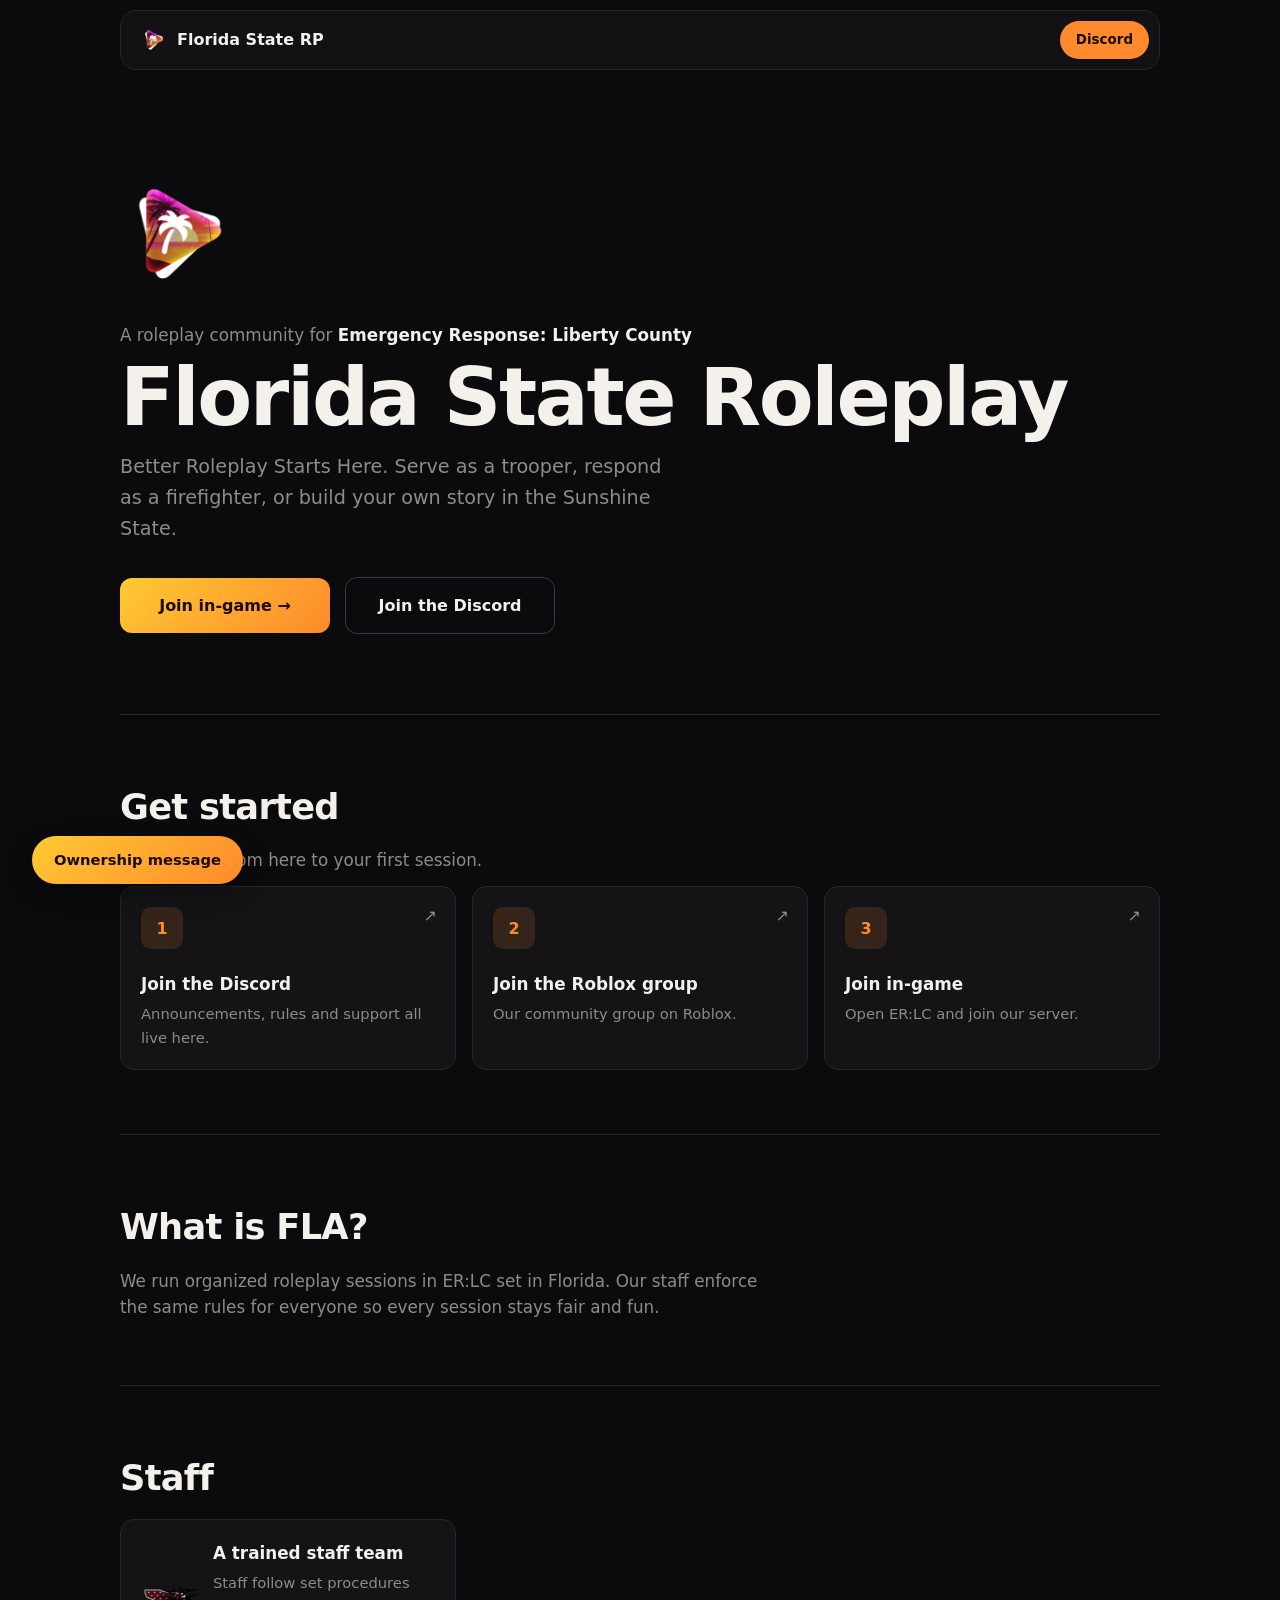
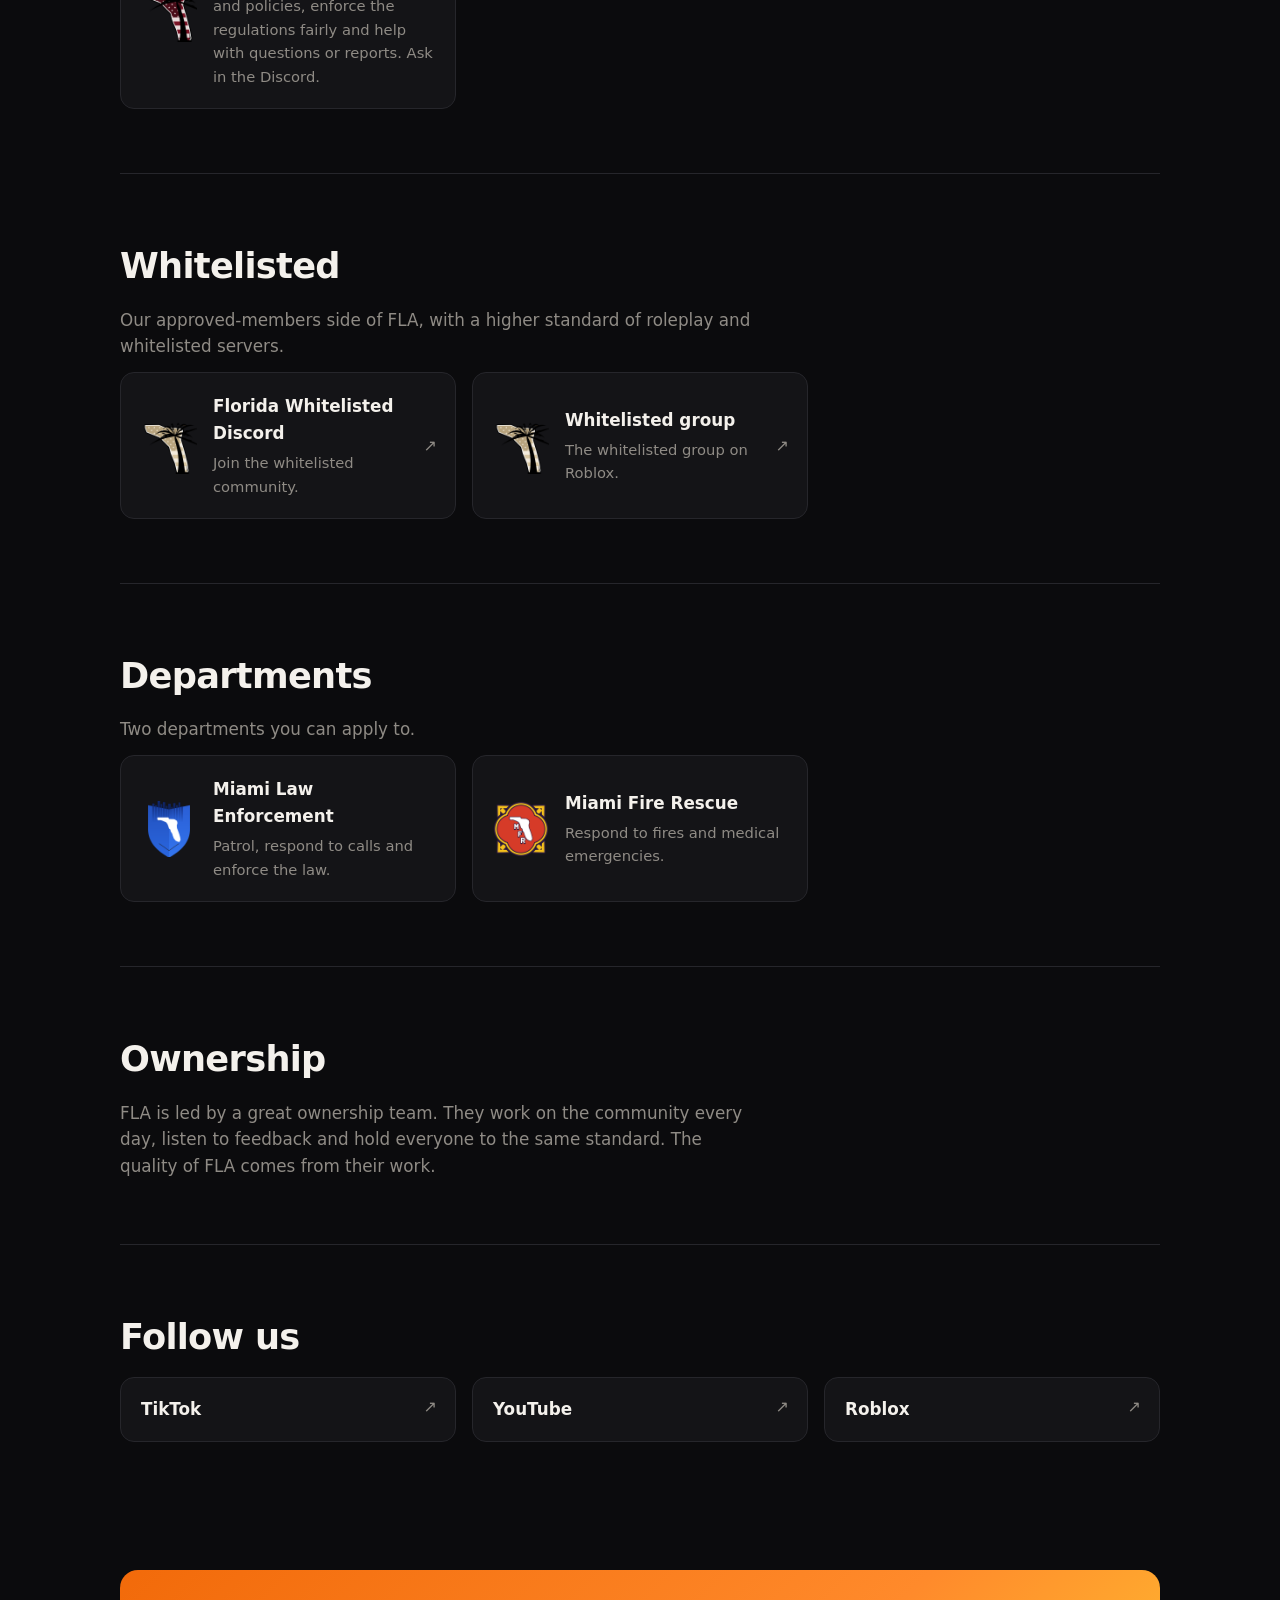
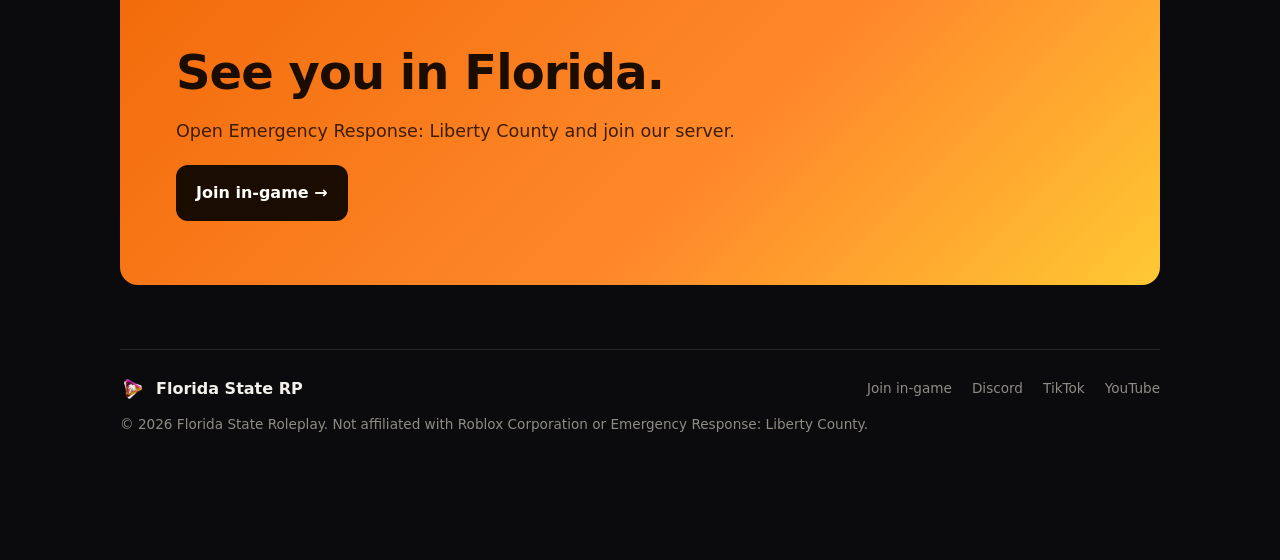
==== commit e672dffb: "Update welcome message and owner signature" ====
--- a/public/index.html
+++ b/public/index.html
@@ -117,8 +117,8 @@
       <strong>Message from the Owner</strong>
       <button class="msg-close" id="msgClose" aria-label="Close">×</button>
     </div>
-    <p>Welcome to Florida State Roleplay. Replace this text with your own message to the community.</p>
-    <p class="msg-sign">Owner name</p>
+    <p>Welcome to Florida State Roleplay. If you have any questions about the server, do not hesitate to ask our staff team.</p>
+    <p class="msg-sign">Sky_FLARP, Founder</p>
   </div>
   <button class="msg-bubble" id="msgBtn" aria-expanded="false" aria-controls="msgPanel">Ownership message</button>
 </div>
--- a/public/style.css
+++ b/public/style.css
@@ -106,3 +106,20 @@
   footer nav{margin:0;justify-content:flex-end}
   footer p{grid-column:1/-1}
 }
+
+/* Ownership message bubble */
+body{padding-bottom:84px}
+.msg{position:fixed;left:50%;bottom:calc(16px + env(safe-area-inset-bottom,0px));transform:translateX(-50%);z-index:40;width:min(92vw,380px);display:flex;flex-direction:column;align-items:stretch;gap:10px}
+.msg-bubble{align-self:center;border:0;cursor:pointer;font:inherit;font-weight:800;font-size:.92rem;color:var(--ink);background:linear-gradient(135deg,var(--yellow),var(--orange));padding:12px 22px;border-radius:99px;box-shadow:0 8px 24px rgba(0,0,0,.45);transition:transform .15s,filter .15s}
+.msg-bubble:hover{transform:translateY(-2px);filter:brightness(1.08)}
+.msg-panel{background:var(--card);border:1px solid var(--line);border-radius:16px;padding:18px 20px;box-shadow:0 12px 36px rgba(0,0,0,.55);
+  opacity:0;visibility:hidden;transform:translateY(14px) scale(.96);transform-origin:bottom center;
+  transition:opacity .25s ease,transform .3s cubic-bezier(.22,.61,.36,1),visibility 0s linear .3s}
+.msg.open .msg-panel{opacity:1;visibility:visible;transform:none;transition-delay:0s}
+.msg-head{display:flex;align-items:center;justify-content:space-between;gap:10px;margin-bottom:8px;color:var(--orange)}
+.msg-close{border:0;background:transparent;color:var(--muted);font-size:1.5rem;line-height:1;cursor:pointer;padding:0 4px}
+.msg-close:hover{color:var(--text)}
+.msg-panel p{margin:0 0 10px;color:var(--text);font-size:.95rem}
+.msg-panel .msg-sign{margin:0;color:var(--muted);font-weight:700}
+@media (min-width:900px){.msg{left:32px;transform:none;align-items:flex-start}.msg-bubble{align-self:flex-start}}
+@media (prefers-reduced-motion:reduce){.msg-panel{transition:none}}
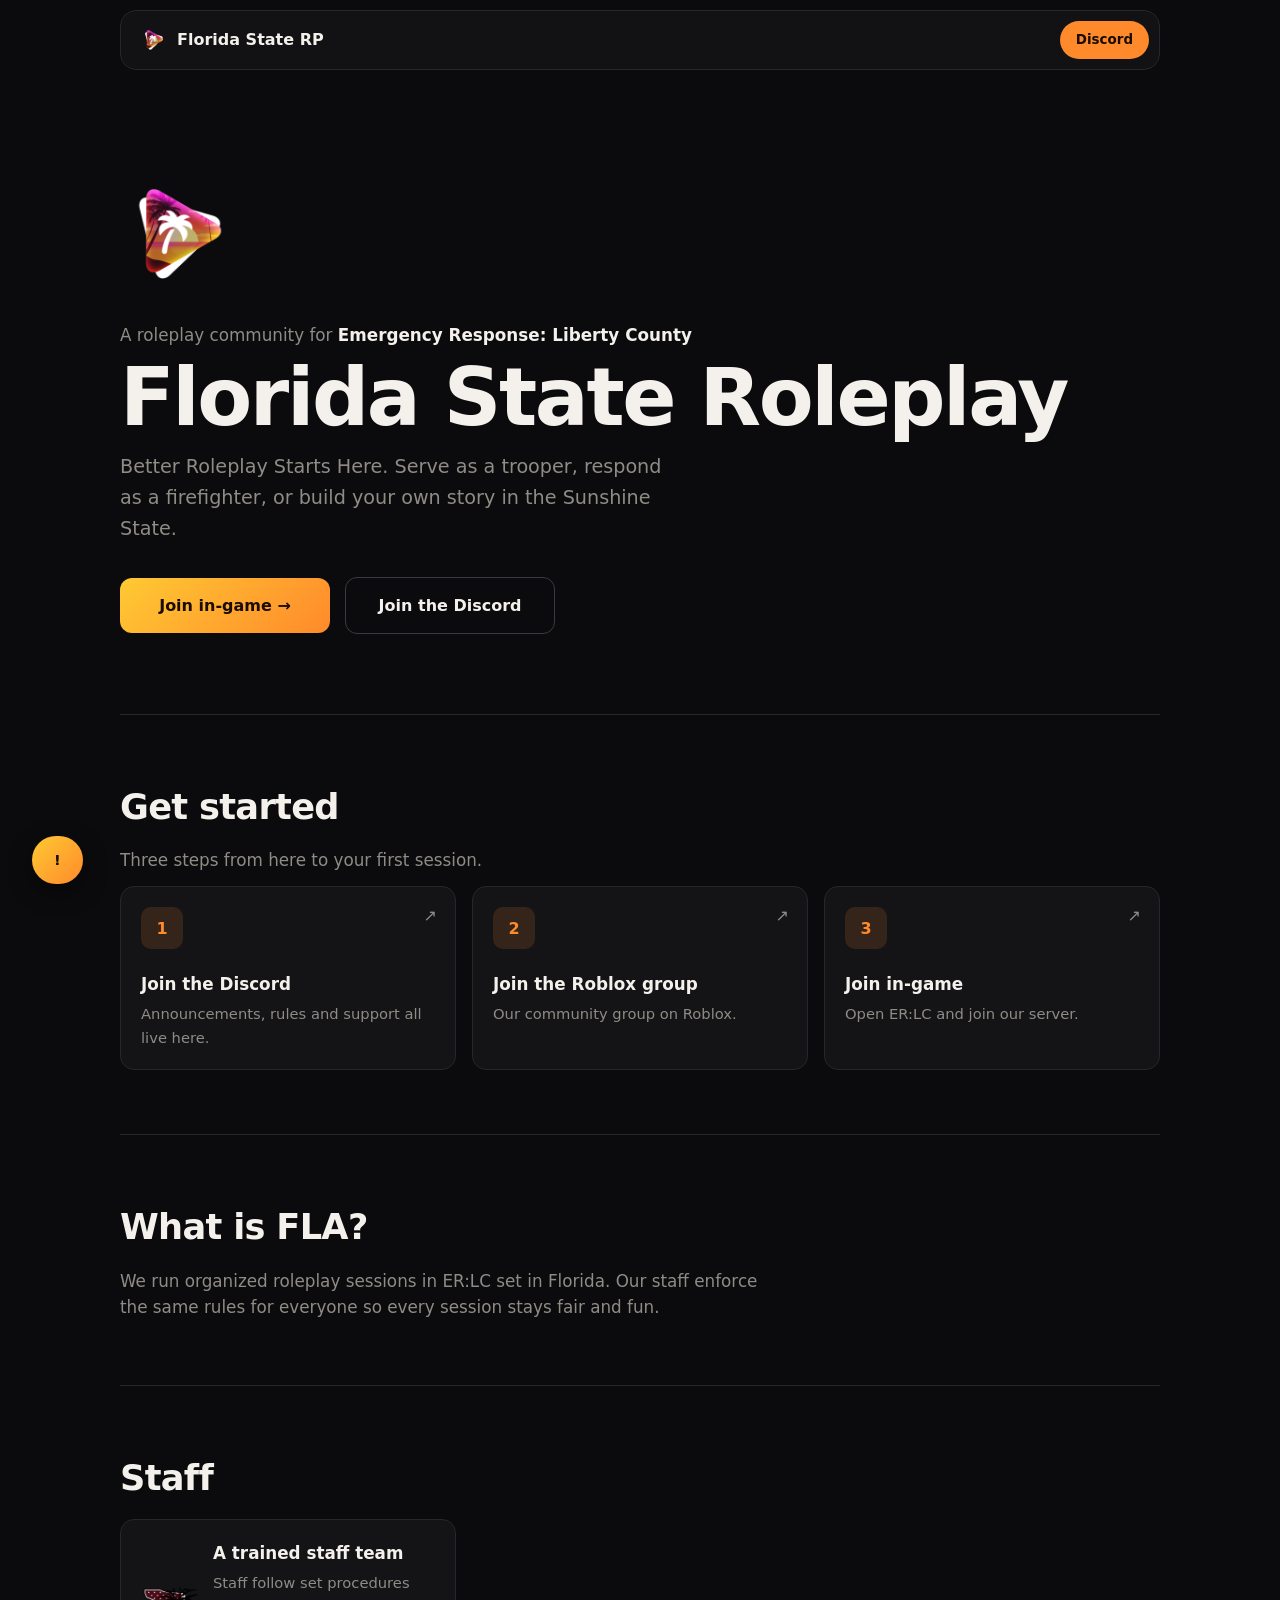
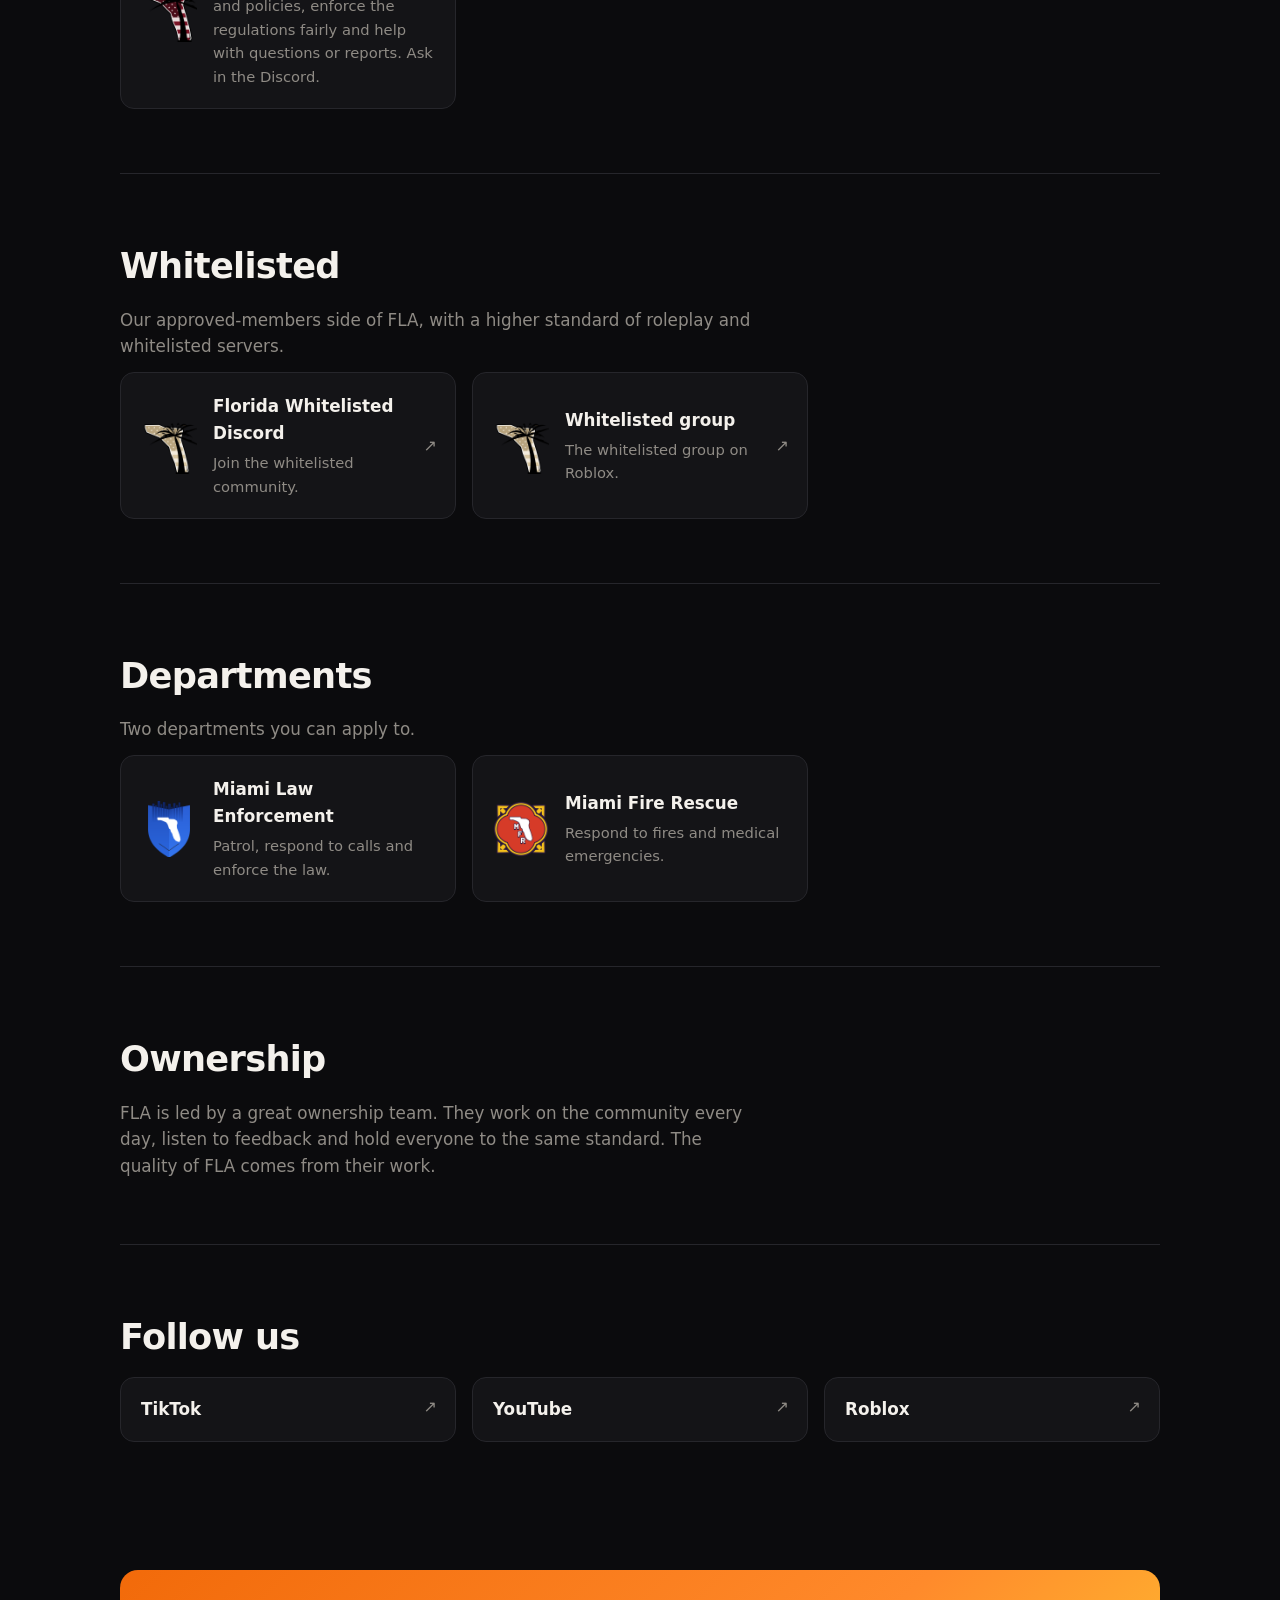
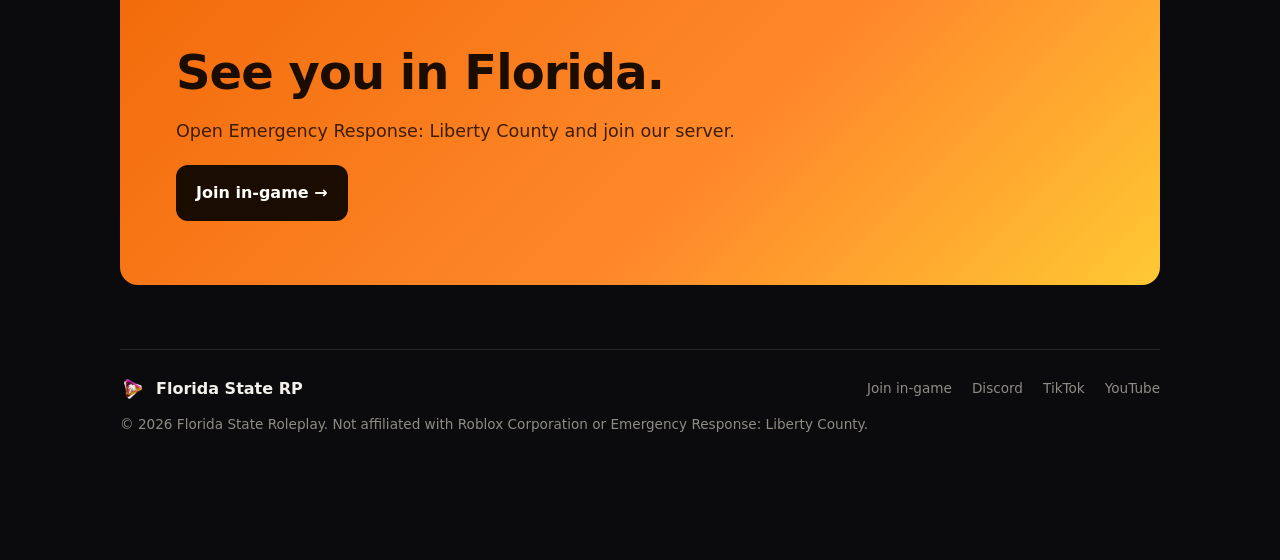
==== commit a0f1ae15: "Change ownership message button text to '!'" ====
--- a/public/index.html
+++ b/public/index.html
@@ -114,13 +114,13 @@
 <div class="msg" id="msg">
   <div class="msg-panel" id="msgPanel" role="dialog" aria-label="Message from the owner" aria-hidden="true">
     <div class="msg-head">
-      <strong>Message from the Owner</strong>
+      <strong>A message from the Founder</strong>
       <button class="msg-close" id="msgClose" aria-label="Close">×</button>
     </div>
     <p>Welcome to Florida State Roleplay. If you have any questions about the server, do not hesitate to ask our staff team.</p>
     <p class="msg-sign">Sky_FLARP, Founder</p>
   </div>
-  <button class="msg-bubble" id="msgBtn" aria-expanded="false" aria-controls="msgPanel">Ownership message</button>
+  <button class="msg-bubble" id="msgBtn" aria-expanded="false" aria-controls="msgPanel">!</button>
 </div>
   
 <script src="images.js"></script>
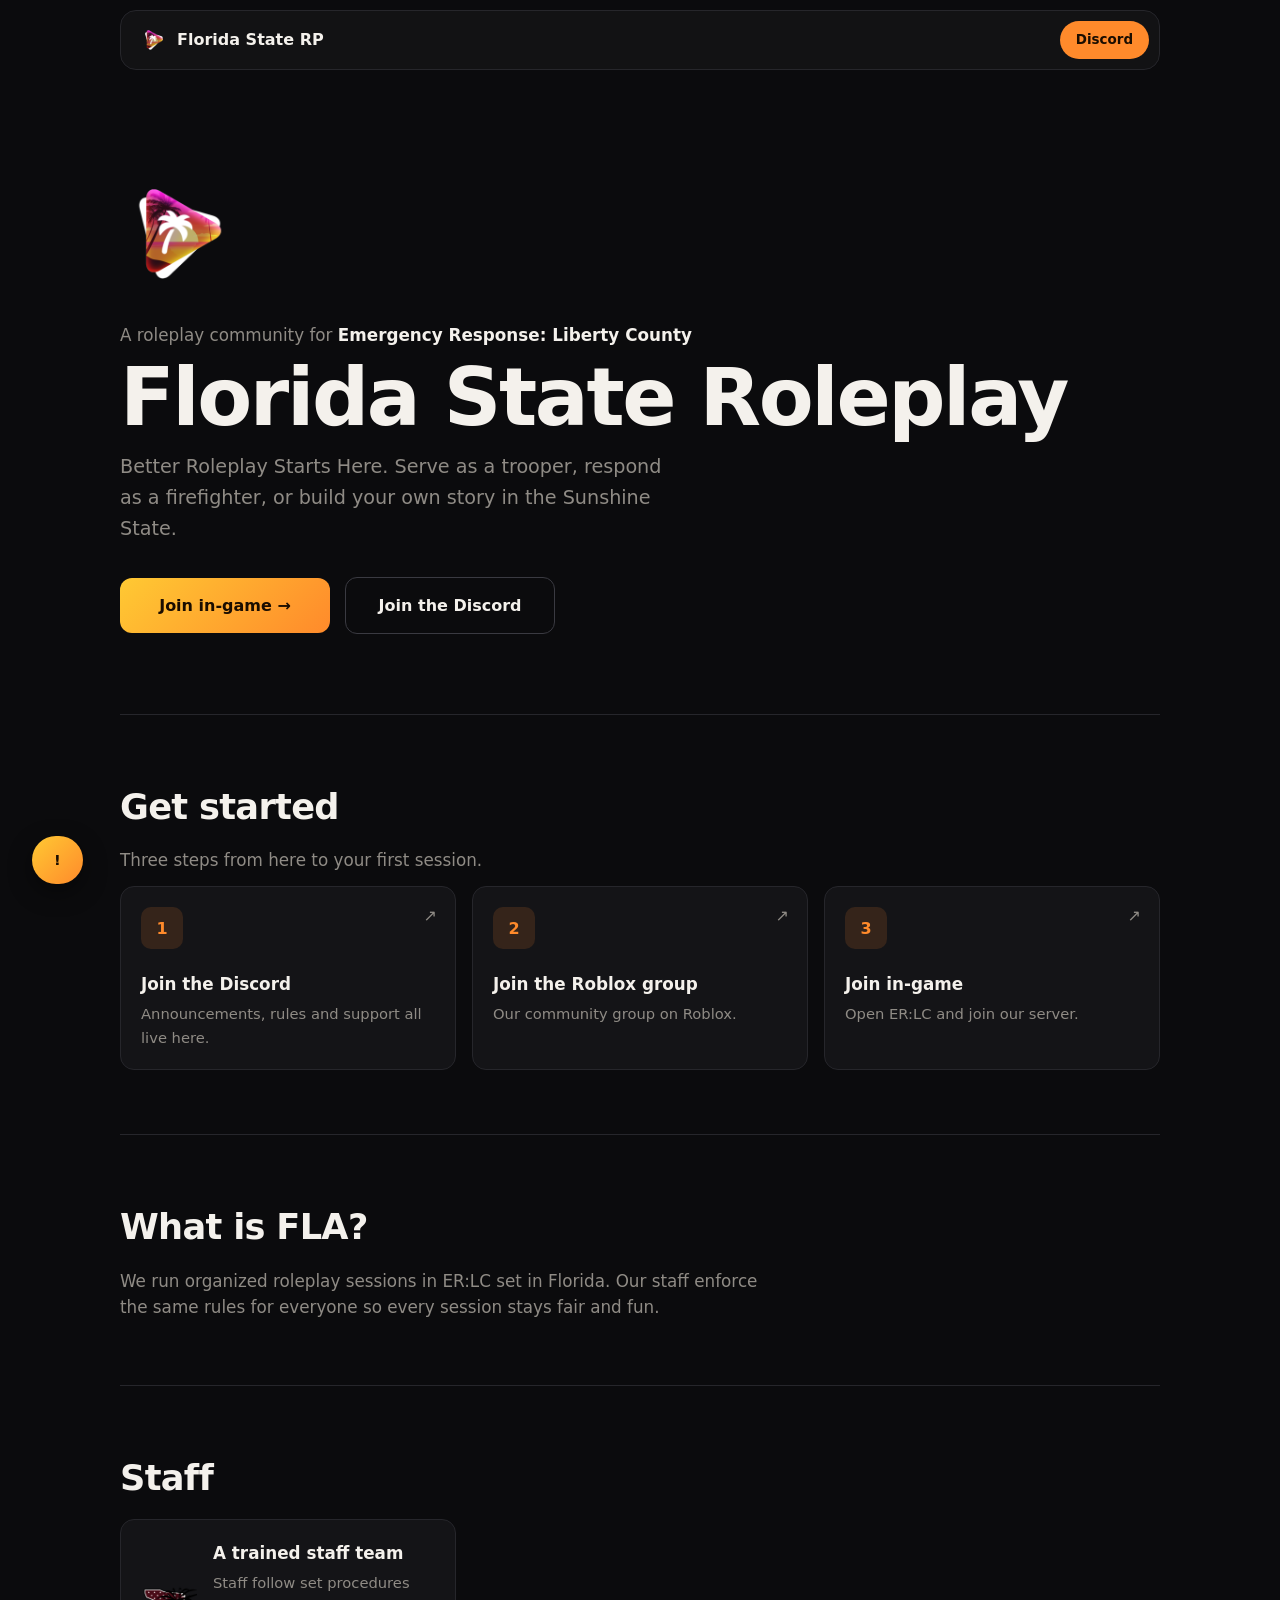
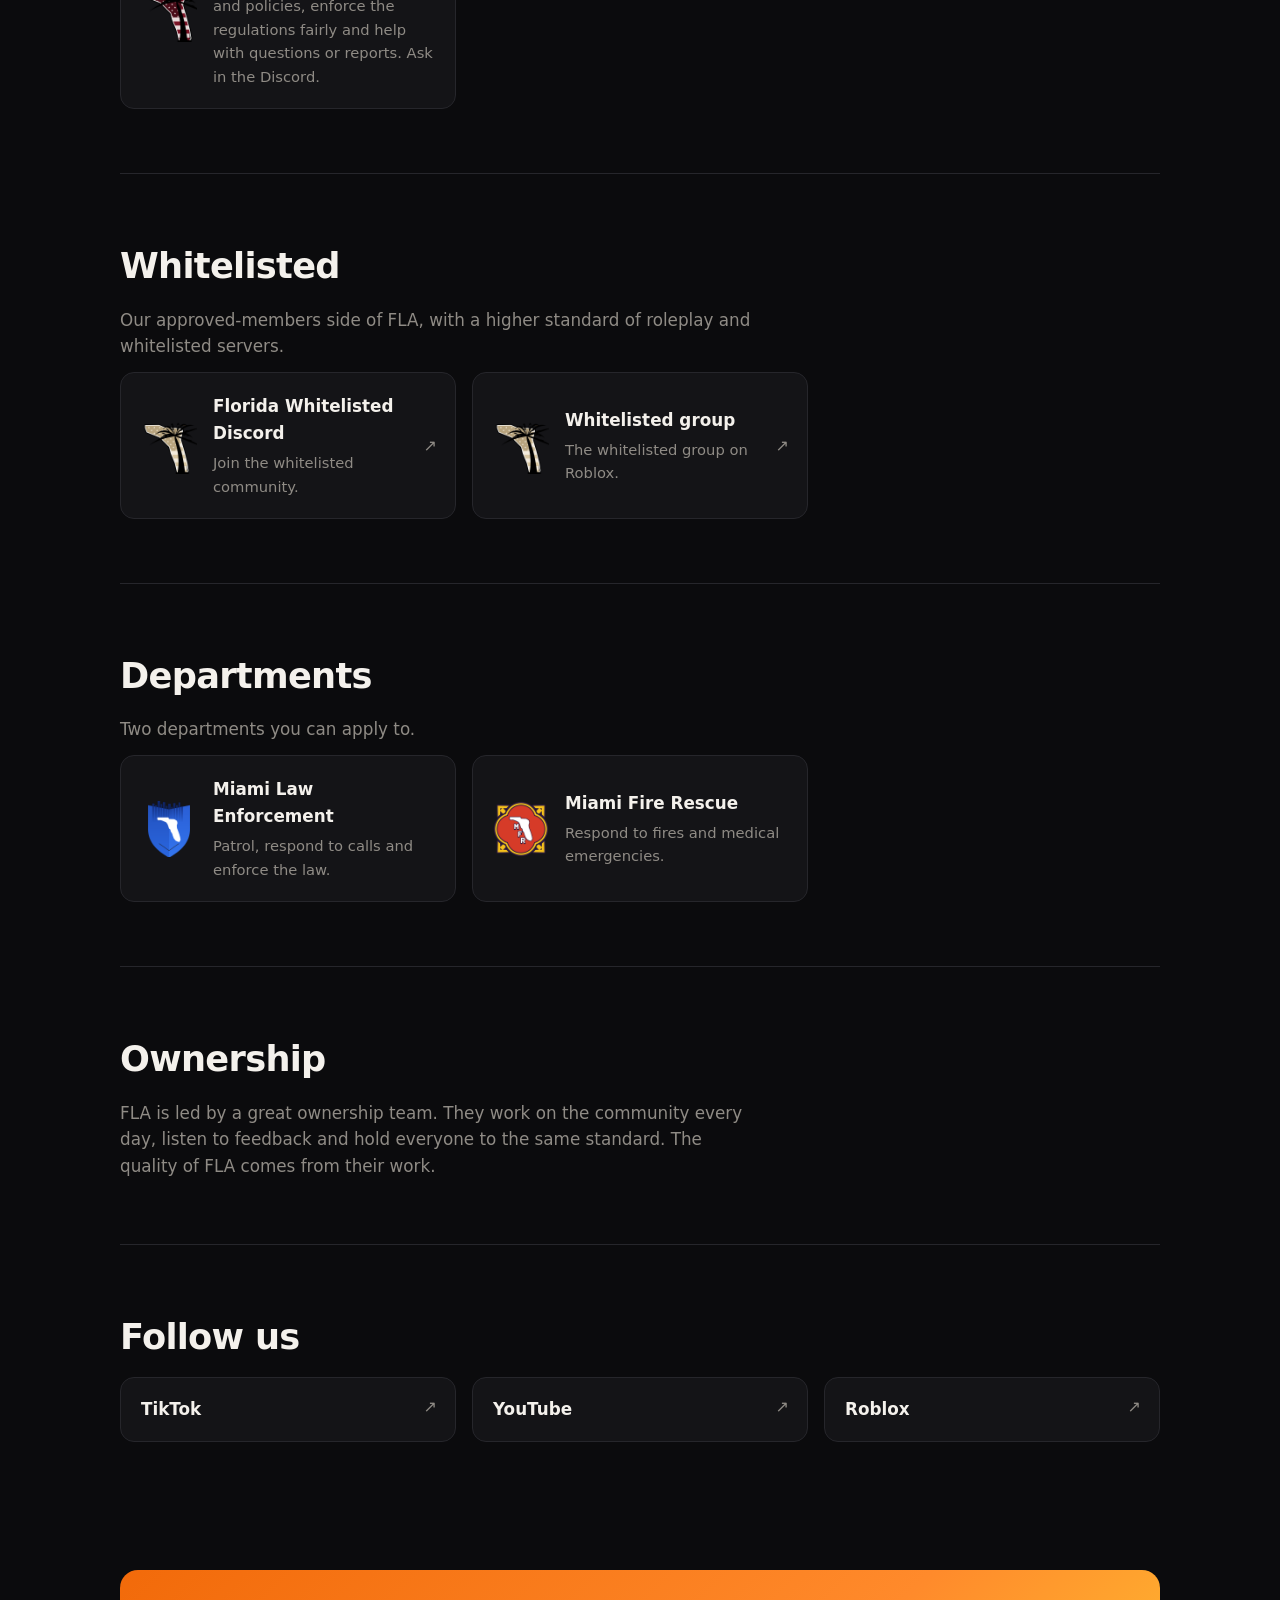
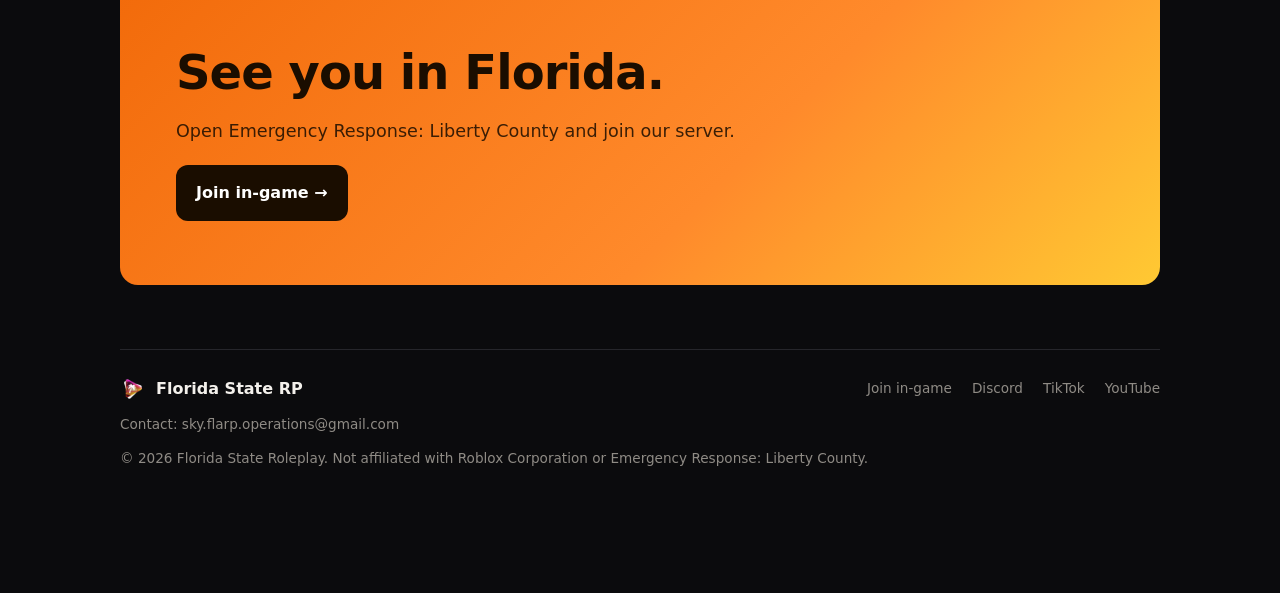
==== commit f06cc011: "Update index.html" ====
--- a/public/index.html
+++ b/public/index.html
@@ -107,6 +107,7 @@
     <a href="https://tiktok.com/@yz.peezo" target="_blank" rel="noopener">TikTok</a>
     <a href="https://www.youtube.com/channel/UCi4n0w_L0goA0u0T6j22Cig" target="_blank" rel="noopener">YouTube</a>
   </nav>
+  <p class="contact">Contact: <a href="mailto:sky.flarp.operations@gmail.com">sky.flarp.operations@gmail.com</a></p>
   <p>© 2026 Florida State Roleplay. Not affiliated with Roblox Corporation or Emergency Response: Liberty County.</p>
 </footer>
 </div>
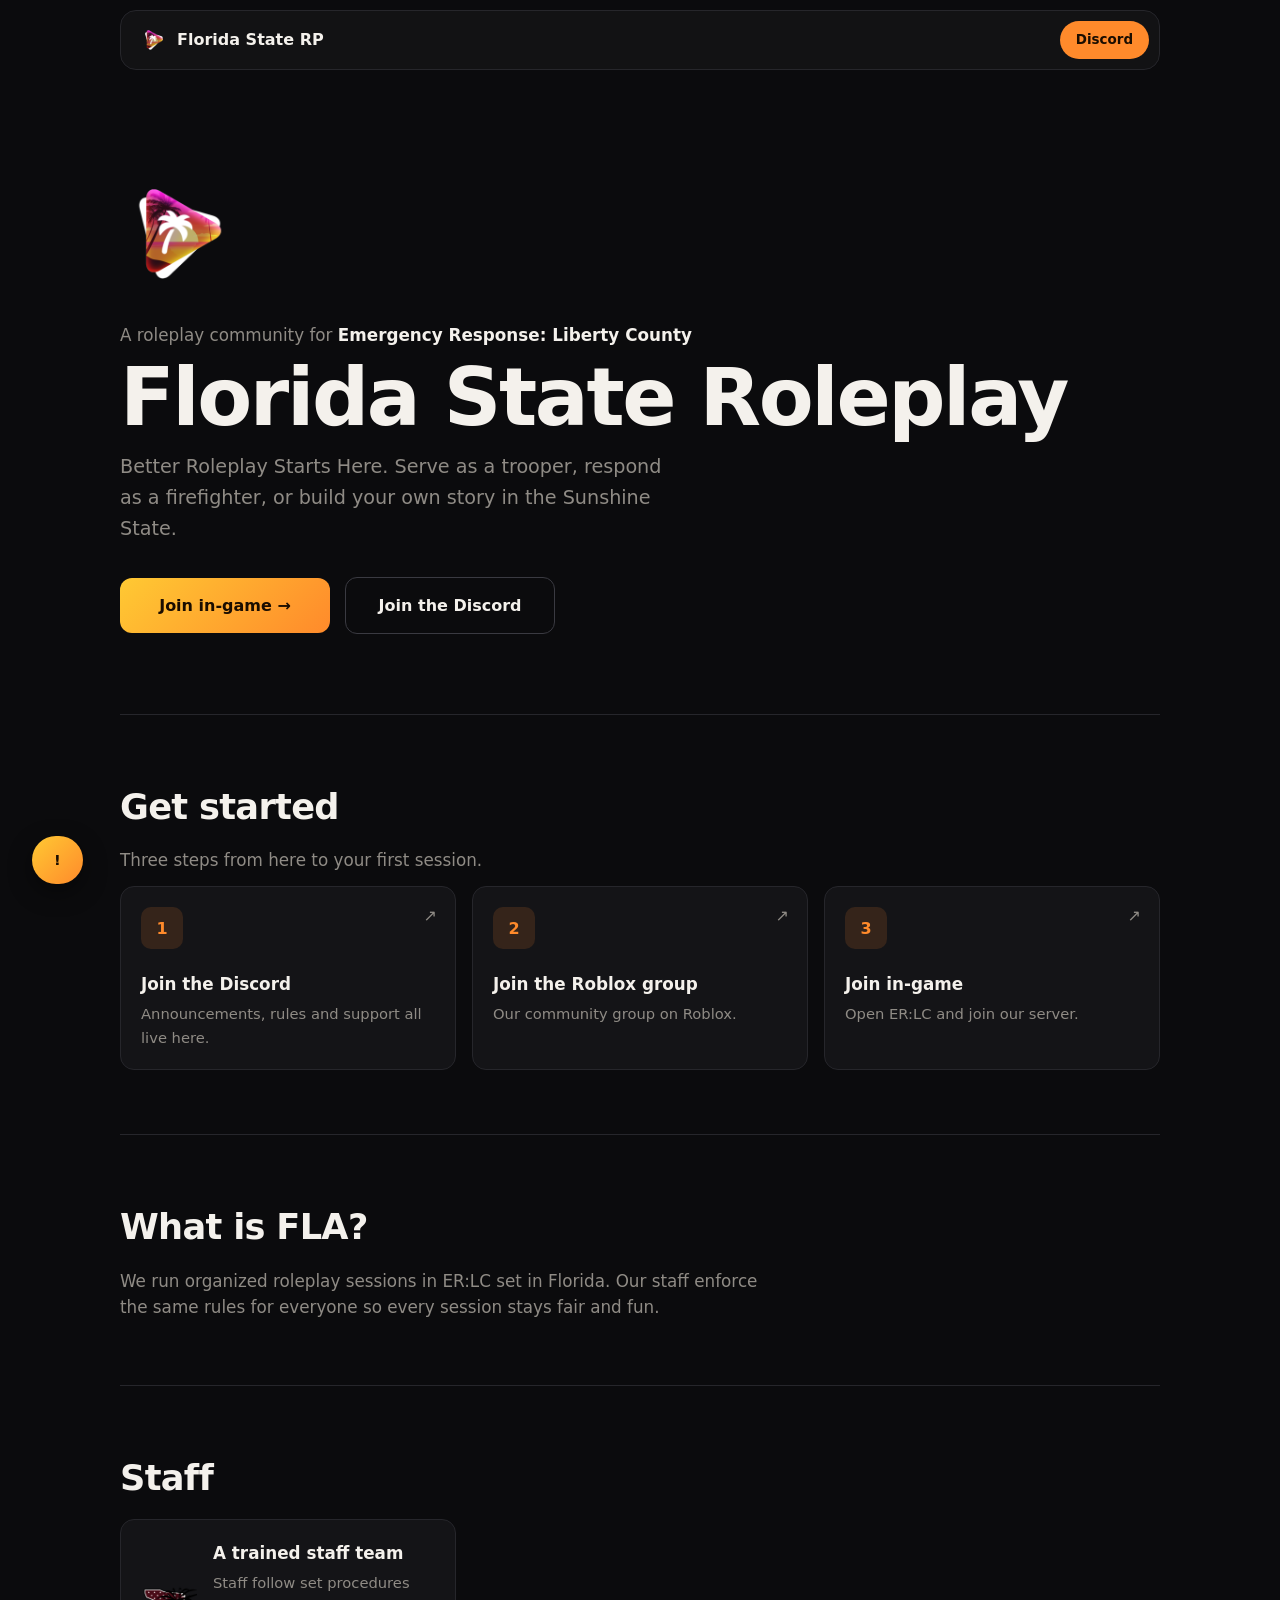
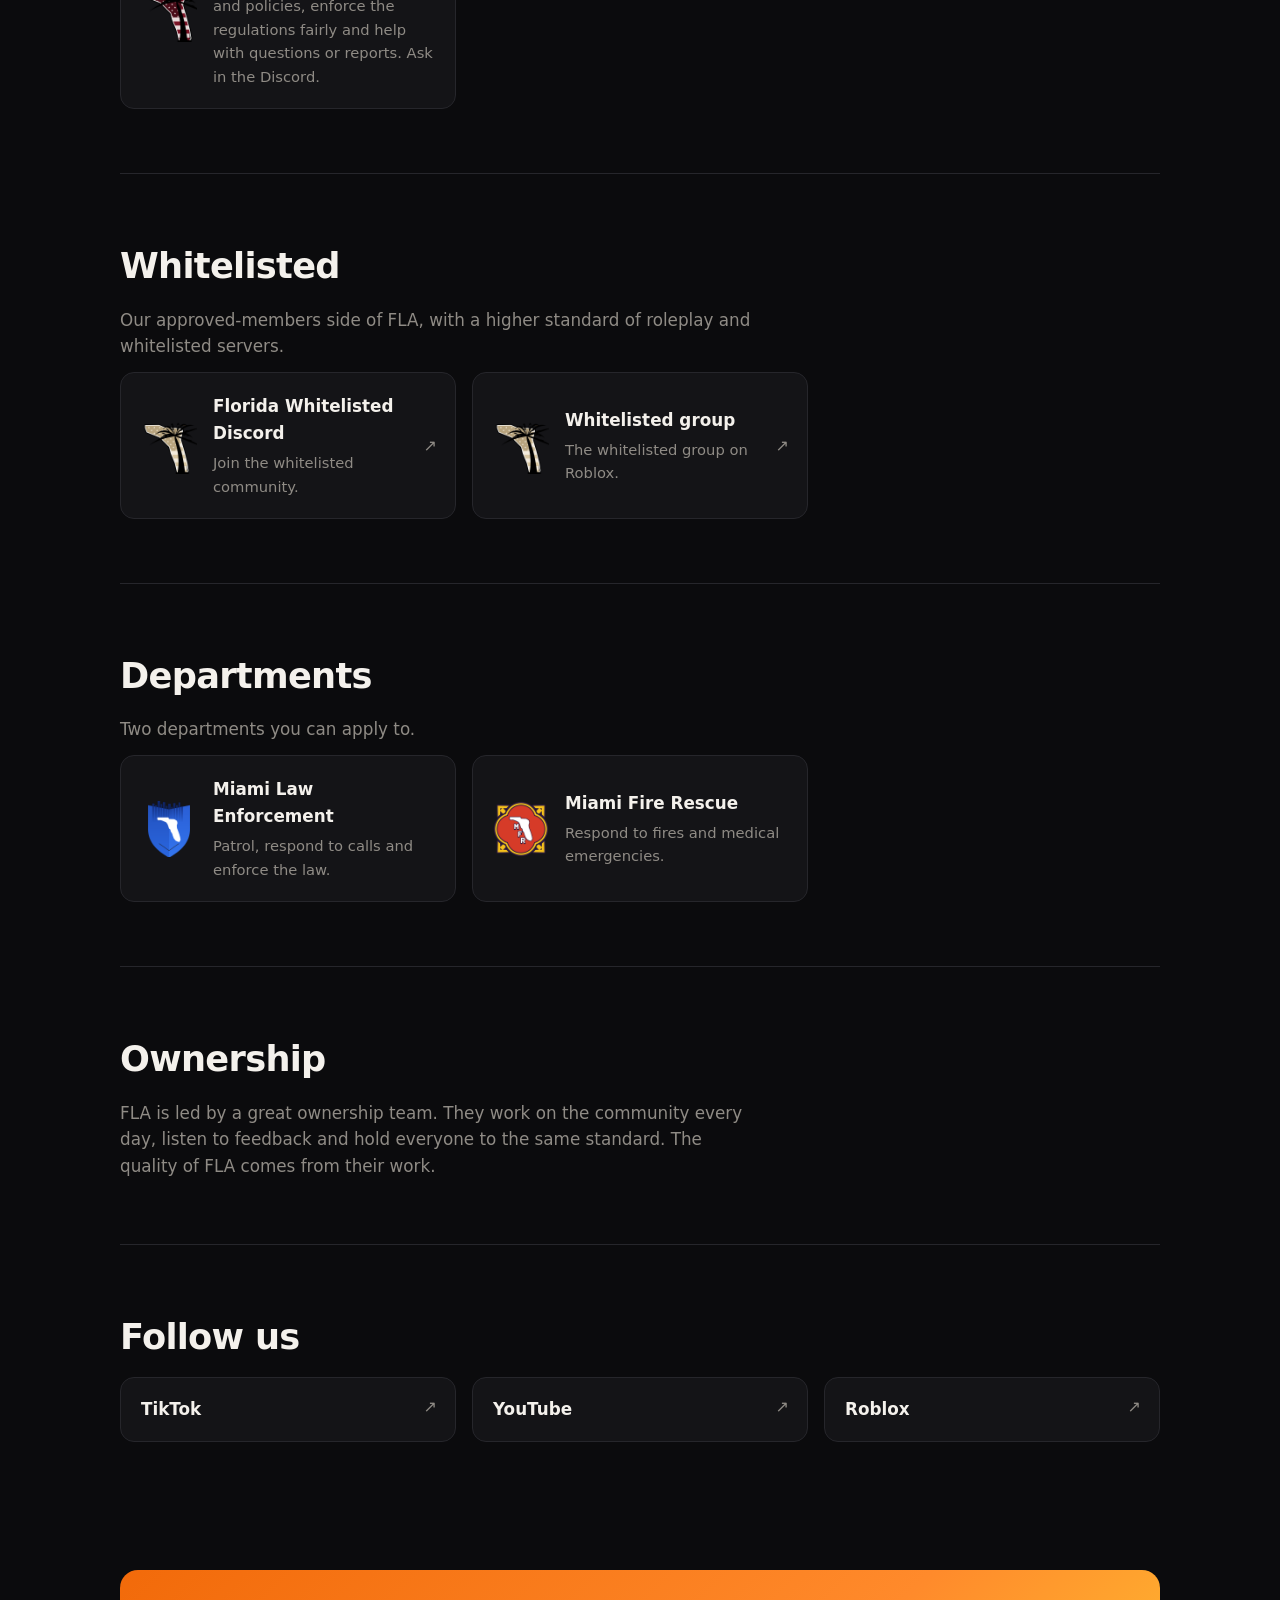
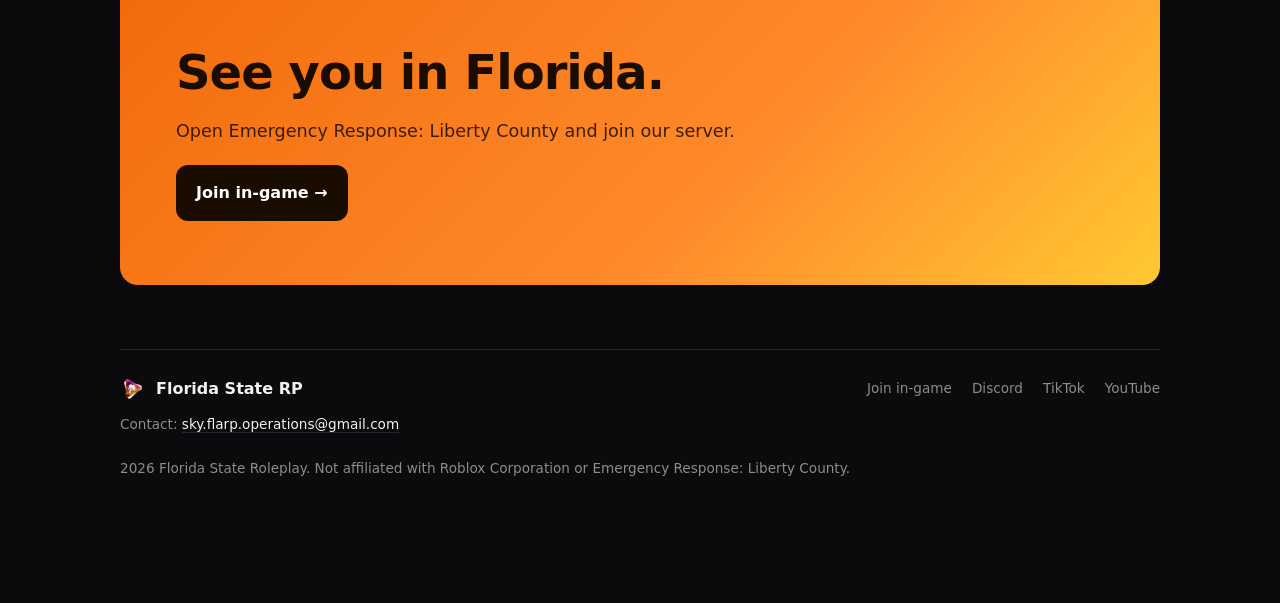
==== commit 25b1ba35: "Update index.html" ====
--- a/public/index.html
+++ b/public/index.html
@@ -108,7 +108,7 @@
     <a href="https://www.youtube.com/channel/UCi4n0w_L0goA0u0T6j22Cig" target="_blank" rel="noopener">YouTube</a>
   </nav>
   <p class="contact">Contact: <a href="mailto:sky.flarp.operations@gmail.com">sky.flarp.operations@gmail.com</a></p>
-  <p>© 2026 Florida State Roleplay. Not affiliated with Roblox Corporation or Emergency Response: Liberty County.</p>
+  <p>2026 Florida State Roleplay. Not affiliated with Roblox Corporation or Emergency Response: Liberty County.</p>
 </footer>
 </div>
 
--- a/public/style.css
+++ b/public/style.css
@@ -107,6 +107,10 @@
   footer p{grid-column:1/-1}
 }
 
+footer .contact{margin-bottom:10px}
+footer .contact a{color:var(--text);text-decoration:underline;text-underline-offset:3px;text-decoration-color:var(--line)}
+footer .contact a:hover{color:var(--orange);text-decoration-color:var(--orange)}
+
 /* Ownership message bubble */
 body{padding-bottom:84px}
 .msg{position:fixed;left:50%;bottom:calc(16px + env(safe-area-inset-bottom,0px));transform:translateX(-50%);z-index:40;width:min(92vw,380px);display:flex;flex-direction:column;align-items:stretch;gap:10px}
